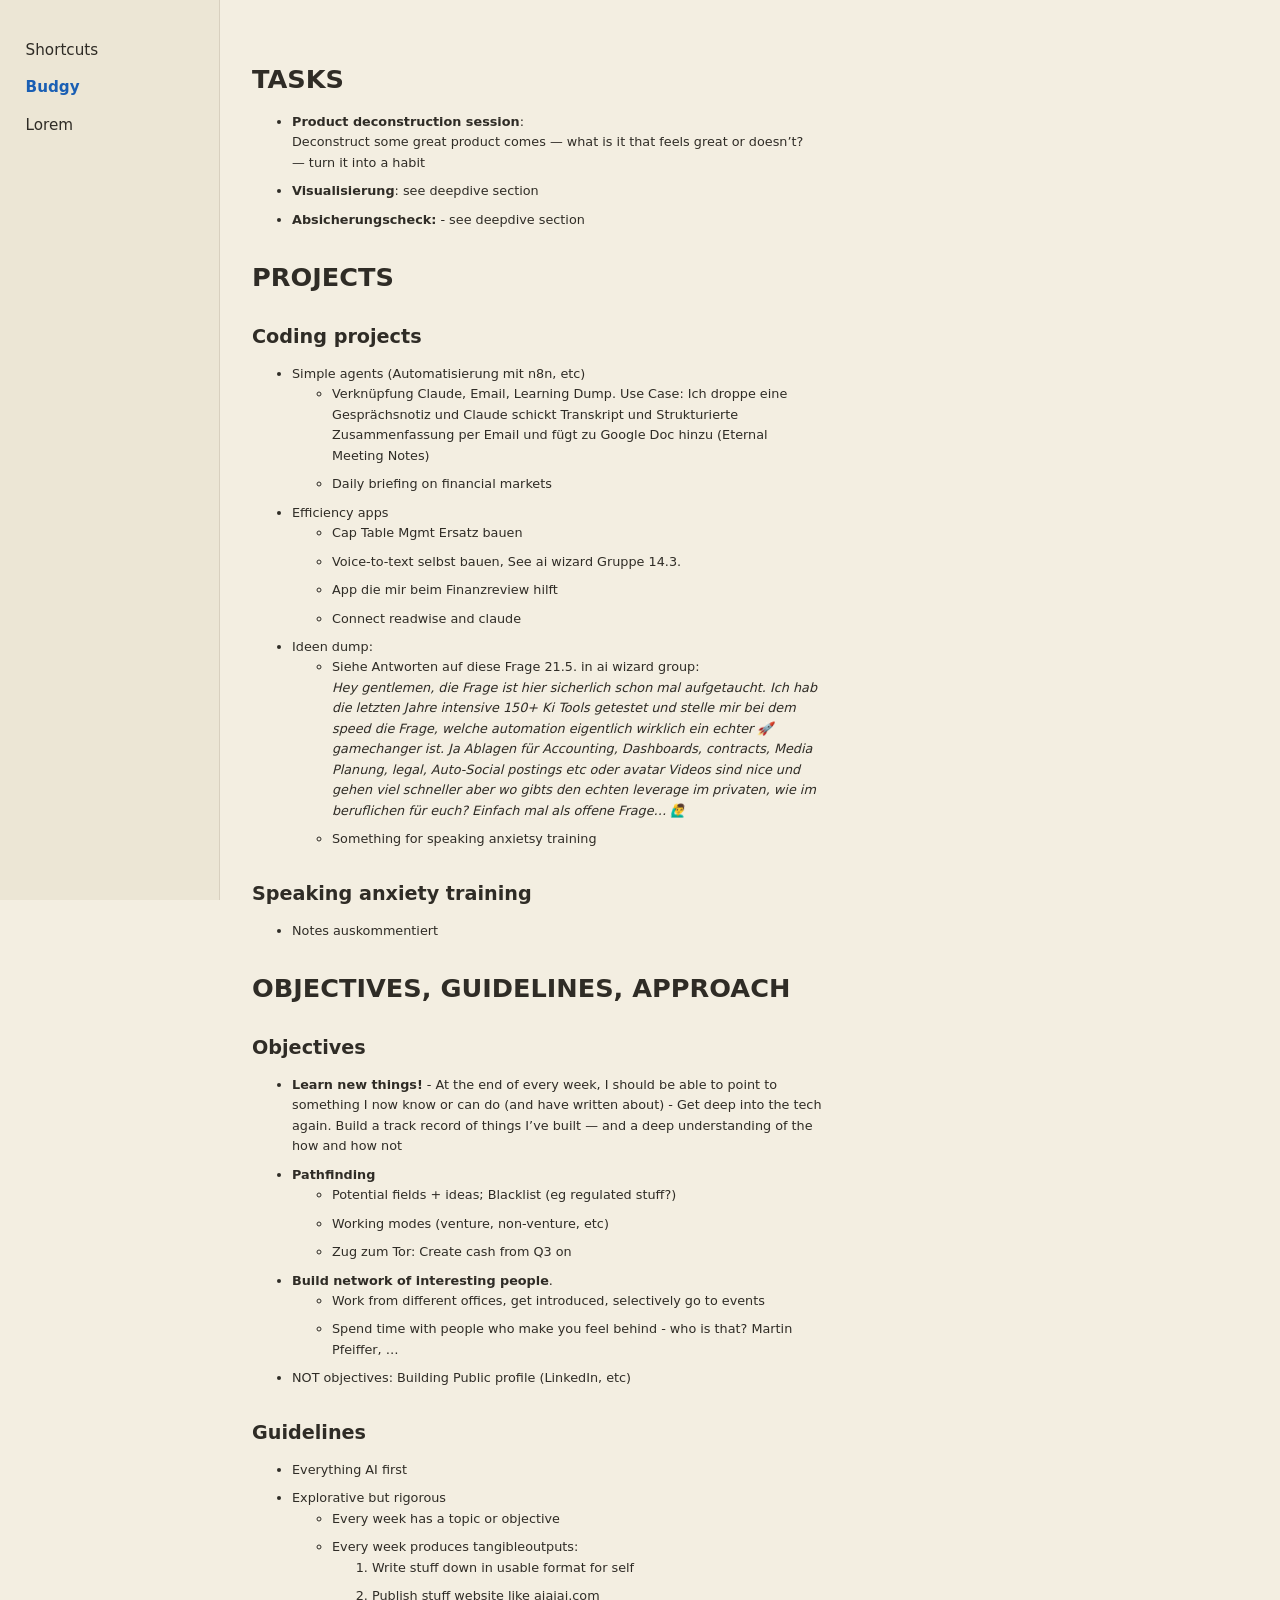
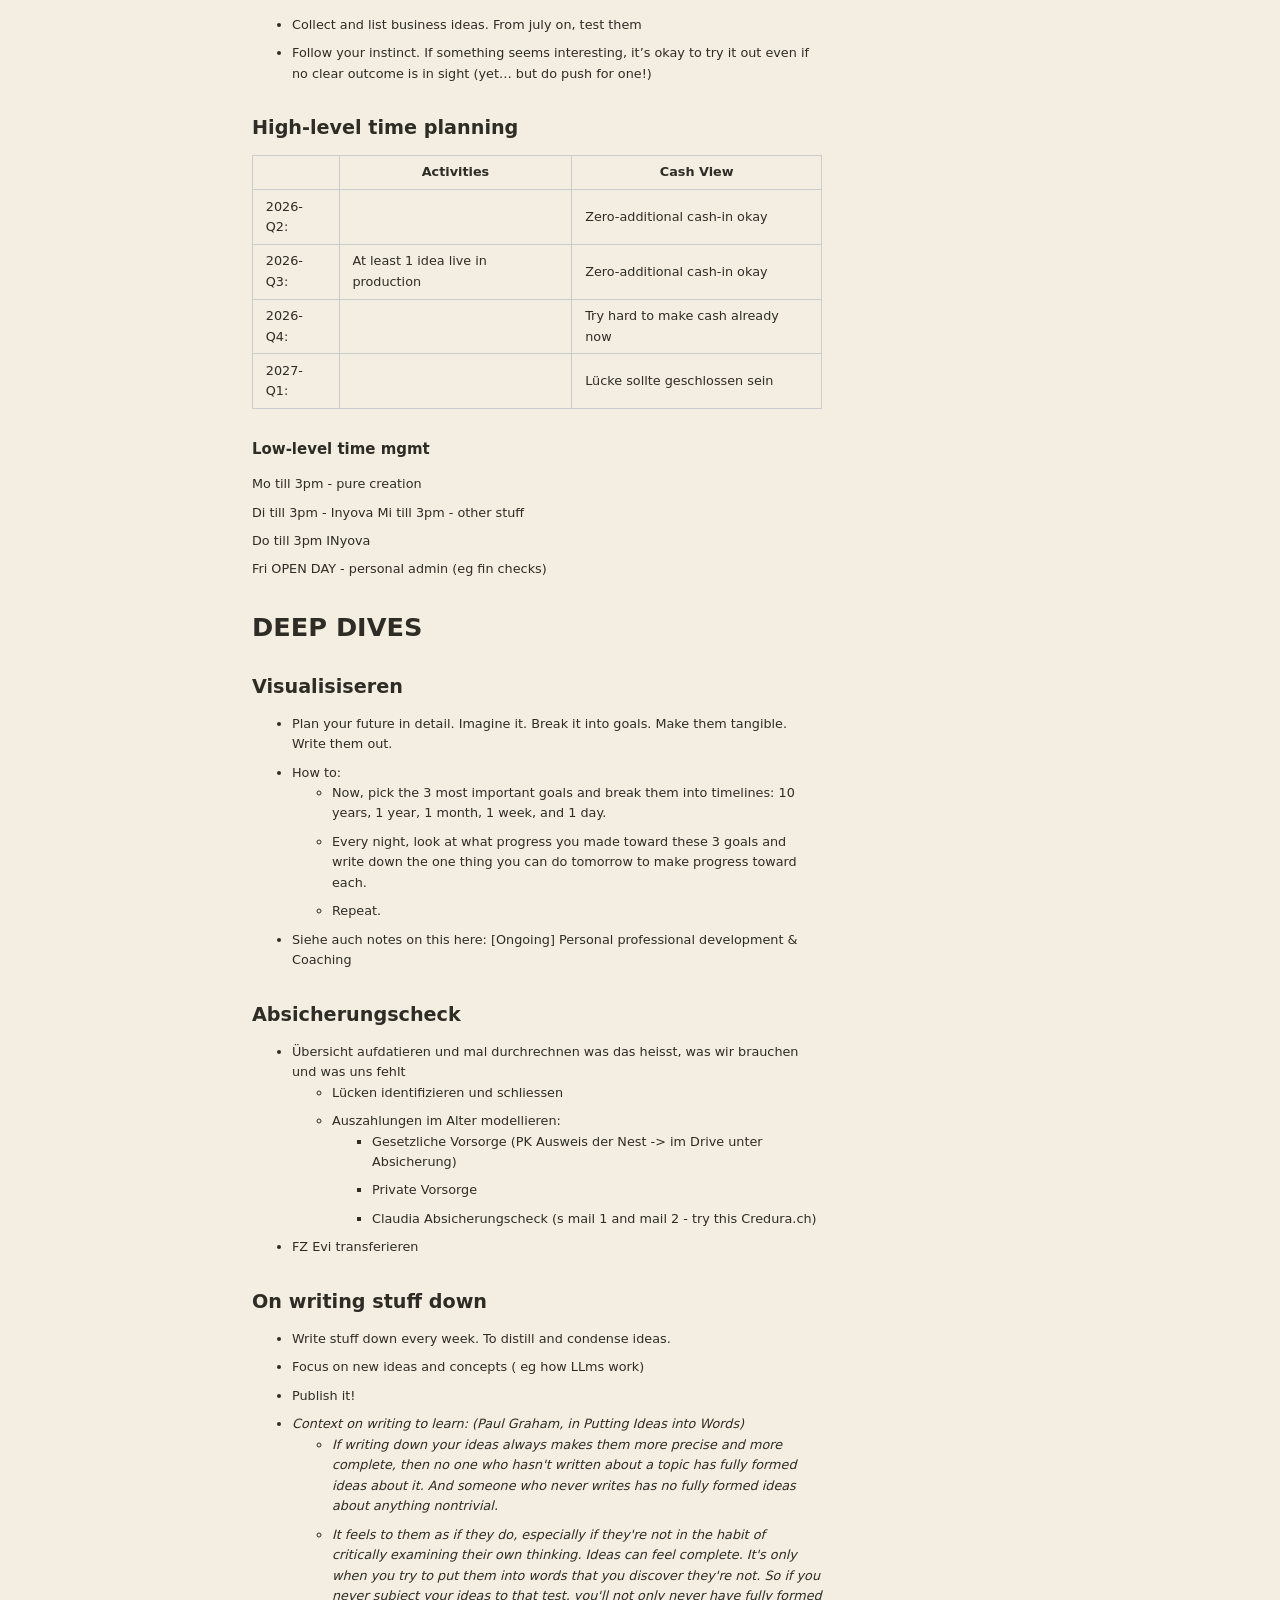
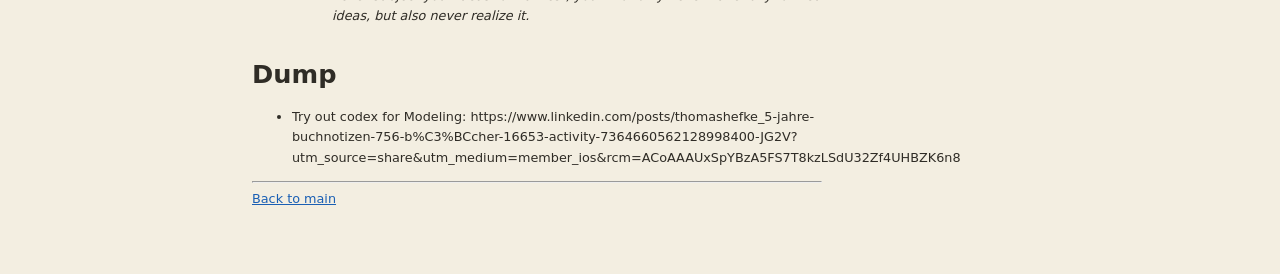
==== docs/budgy.html @ 7242c752 "changed main.html to index.html" ====
<!DOCTYPE html>
<html lang="de">
<head>
   <meta charset="utf-8">
   <meta name="viewport" content="width=device-width, initial-scale=1">
   <title>Budgy</title>
   <meta name="robots" content="noindex">
   <link rel="stylesheet" href="style.css">
</head>
<body>
<div class="layout">
  <aside class="sidebar"><nav><ul><li><a href="shortcuts.html">Shortcuts</a></li><li><a href="budgy.html" class="active">Budgy</a></li><li><a href="lorem.html">Lorem</a></li></ul></nav></aside>
  <main class="content"><h1>TASKS</h1>
<ul>
<li><strong>Product deconstruction session</strong>:<br />
Deconstruct some great product comes — what is it that feels great or doesn’t? — turn it into a habit</li>
<li><strong>Visualisierung</strong>: see deepdive section</li>
<li><strong>Absicherungscheck:</strong> - see deepdive section</li>
</ul>
<h1>PROJECTS</h1>
<h2>Coding projects</h2>
<ul>
<li>Simple agents (Automatisierung mit n8n, etc)<ul>
<li>Verknüpfung Claude, Email, Learning Dump. Use Case: Ich droppe eine Gesprächsnotiz und Claude schickt Transkript und Strukturierte Zusammenfassung per Email und fügt zu Google Doc hinzu (Eternal Meeting Notes)</li>
<li>Daily briefing on financial markets</li>
</ul>
</li>
<li>Efficiency apps<ul>
<li>Cap Table Mgmt Ersatz bauen</li>
<li>Voice-to-text selbst bauen, See ai wizard Gruppe 14.3.</li>
<li>App die mir beim Finanzreview hilft</li>
<li>Connect readwise and claude</li>
</ul>
</li>
<li>Ideen dump:<ul>
<li>Siehe Antworten auf diese Frage 21.5. in ai wizard group: <br />
<em>Hey gentlemen, die Frage ist hier sicherlich schon mal aufgetaucht.  Ich hab die letzten Jahre intensive 150+ Ki Tools getestet und stelle mir bei dem speed die Frage, welche automation eigentlich wirklich ein echter 🚀 gamechanger ist.  Ja Ablagen für Accounting, Dashboards, contracts, Media Planung, legal, Auto-Social postings etc oder avatar Videos sind nice und gehen viel schneller aber wo gibts den echten leverage im privaten, wie im beruflichen für euch? Einfach mal als offene Frage… 🙋‍♂️</em></li>
<li>Something for speaking anxietsy training</li>
</ul>
</li>
</ul>
<h2>Speaking anxiety training</h2>
<!-- - see claude - brauche ich hausarzt? -->

<ul>
<li>Notes auskommentiert</li>
</ul>
<h1>OBJECTIVES, GUIDELINES, APPROACH</h1>
<h2>Objectives</h2>
<ul>
<li><strong>Learn new things!</strong>
- At the end of every week, I should be able to point to something I now know or can do (and have written about)
- Get deep into the tech again. Build a track record of things I’ve built — and a deep understanding of the how and how not</li>
<li><strong>Pathfinding</strong><ul>
<li>Potential fields + ideas; Blacklist (eg regulated stuff?)</li>
<li>Working modes (venture, non-venture, etc)</li>
<li>Zug zum Tor: Create cash from Q3 on</li>
</ul>
</li>
<li><strong>Build network of interesting people</strong>.<ul>
<li>Work from different offices, get introduced, selectively go to events</li>
<li>Spend time with people who make you feel behind - who is that? Martin Pfeiffer, …</li>
</ul>
</li>
<li>NOT objectives: Building Public profile (LinkedIn, etc)</li>
</ul>
<h2>Guidelines</h2>
<ul>
<li>Everything AI first</li>
<li>Explorative but rigorous<ul>
<li>Every week has a topic or objective</li>
<li>Every week produces tangibleoutputs:<ol>
<li>Write stuff down in usable format for self</li>
<li>Publish stuff website like aiaiai.com</li>
</ol>
</li>
</ul>
</li>
<li>Collect and list business ideas. From july on, test them</li>
<li>Follow your instinct. If something seems interesting, it’s okay to try it out even if no clear outcome is in sight (yet… but do push for one!)</li>
</ul>
<h2>High-level time planning</h2>
<table>
<thead>
<tr>
  <th></th>
  <th>Activities</th>
  <th>Cash View</th>
</tr>
</thead>
<tbody>
<tr>
  <td>2026-Q2:</td>
  <td></td>
  <td>Zero-additional cash-in okay</td>
</tr>
<tr>
  <td>2026-Q3:</td>
  <td>At least 1 idea live in production</td>
  <td>Zero-additional cash-in okay</td>
</tr>
<tr>
  <td>2026-Q4:</td>
  <td></td>
  <td>Try hard to make cash already now</td>
</tr>
<tr>
  <td>2027-Q1:</td>
  <td></td>
  <td>Lücke sollte geschlossen sein</td>
</tr>
</tbody>
</table>
<h3>Low-level time mgmt</h3>
<p>Mo till 3pm - pure creation</p>
<p>Di till 3pm - Inyova
Mi till 3pm - other stuff</p>
<p>Do till 3pm INyova</p>
<p>Fri OPEN DAY - personal admin (eg fin checks)</p>
<h1>DEEP DIVES</h1>
<h2>Visualisiseren</h2>
<ul>
<li>Plan your future in detail. Imagine it. Break it into goals. Make them tangible. Write them out.</li>
<li>How to:<ul>
<li>Now, pick the 3 most important goals and break them into timelines: 10 years, 1 year, 1 month, 1 week, and 1 day.</li>
<li>Every night, look at what progress you made toward these 3 goals and write down the one thing you can do tomorrow to make progress toward each.</li>
<li>Repeat.</li>
</ul>
</li>
<li>Siehe auch notes on this here: [Ongoing] Personal professional development &amp; Coaching</li>
</ul>
<h2>Absicherungscheck</h2>
<ul>
<li>Übersicht aufdatieren und mal durchrechnen was das heisst, was wir brauchen und was uns fehlt<ul>
<li>Lücken identifizieren und schliessen</li>
<li>Auszahlungen im Alter modellieren:<ul>
<li>Gesetzliche Vorsorge (PK Ausweis der Nest -&gt; im Drive unter Absicherung)</li>
<li>Private Vorsorge</li>
<li>Claudia Absicherungscheck (s mail 1 and mail 2 - try this Credura.ch)</li>
</ul>
</li>
</ul>
</li>
<li>FZ Evi transferieren</li>
</ul>
<h2>On writing stuff down</h2>
<ul>
<li>Write stuff down every week.  To distill and condense ideas.</li>
<li>Focus on new ideas and concepts ( eg how LLms work)</li>
<li>Publish it!</li>
<li><em>Context on writing to learn: (Paul Graham, in Putting Ideas into Words)</em><ul>
<li><em>If writing down your ideas always makes them more precise and more complete, then no one who hasn't written about a topic has fully formed ideas about it. And someone who never writes has no fully formed ideas about anything nontrivial.</em></li>
<li><em>It feels to them as if they do, especially if they're not in the habit of critically examining their own thinking. Ideas can feel complete. It's only when you try to put them into words that you discover they're not. So if you never subject your ideas to that test, you'll not only never have fully formed ideas, but also never realize it.</em></li>
</ul>
</li>
</ul>
<h1>Dump</h1>
<ul>
<li>Try out codex for Modeling: https://www.linkedin.com/posts/thomashefke_5-jahre-buchnotizen-756-b%C3%BCcher-16653-activity-7364660562128998400-JG2V?utm_source=share&amp;utm_medium=member_ios&amp;rcm=ACoAAAUxSpYBzA5FS7T8kzLSdU32Zf4UHBZK6n8</li>
</ul>
<footer><hr><a href="index.html">Back to main</a></footer></main>
</div>
</body>
</html>
---- docs/style.css ----
/* Grundfarben und Schrift */
body {
    font-family: -apple-system, system-ui, sans-serif;
    font-size: 0.8rem;
    line-height: 1.6;
    color: #2f2c26;
    background: #f3eee1;
    margin: 0;
}

/* Zweispaltiges Grid-Layout */
.layout {
    display: grid;
    grid-template-columns: 220px 1fr;
    min-height: 100vh;
}

/* Linke Seitenleiste */
.sidebar {
    background: #ece6d5;
    border-right: 1px solid #d8d0bf;
    padding: 2rem 1rem;
    position: sticky;
    top: 0;
    height: 100vh;
    overflow-y: auto;
    box-sizing: border-box;
}

.sidebar nav ul {
    list-style: none;
    padding: 0;
    margin: 0;
}

.sidebar nav li {
    margin-bottom: 0;
}

.sidebar nav a {
    display: block;
    padding: 0.4rem 0.6rem;
    border-radius: 4px;
    color: #2f2c26;
    text-decoration: none;
    font-size: 0.95rem;
}

.sidebar nav a:hover {
    background: #ddd7c5;
}

.sidebar nav a.active {
    color: #1a5fb4;
    font-weight: 600;
}

/* Hauptinhalt */
.content {
    max-width: 70ch;
    padding: 2rem 2rem 4rem;
}

/* Überschriften */
h1, h2, h3 {
    line-height: 1.2;
    margin-top: 2rem;
}

/* Links */
a {
    color: #1a5fb4;
}

/* Absätze */
p {
    margin: 0 0 0.5rem;
}

/* Listenpunkte */
li {
    margin-bottom: 0.5rem;
}

/* Inline-Code und Code-Blöcke */
code {
    background: #f0f0f0;
    padding: 0.1rem 0.3rem;
    border-radius: 3px;
    font-size: 0.9em;
}

/* Tabellen */
table {
    border-collapse: collapse;
}
th, td {
    border: 1px solid #ccc;
    padding: 0.4rem 0.8rem;
}

/* Zitate */
blockquote {
    border-left: 3px solid #ccc;
    margin-left: 0;
    padding-left: 1rem;
    color: #555;
}

/* Mobil: einspaltig, Sidebar oben */
@media (max-width: 640px) {
    .layout {
        grid-template-columns: 1fr;
    }

    .sidebar {
        position: static;
        height: auto;
        border-right: none;
        border-bottom: 1px solid #d8d0bf;
        padding: 1rem;
    }

    .sidebar nav ul {
        display: flex;
        flex-wrap: wrap;
        gap: 0.25rem;
    }

    .content {
        padding: 1.5rem 1.2rem 3rem;
    }
}
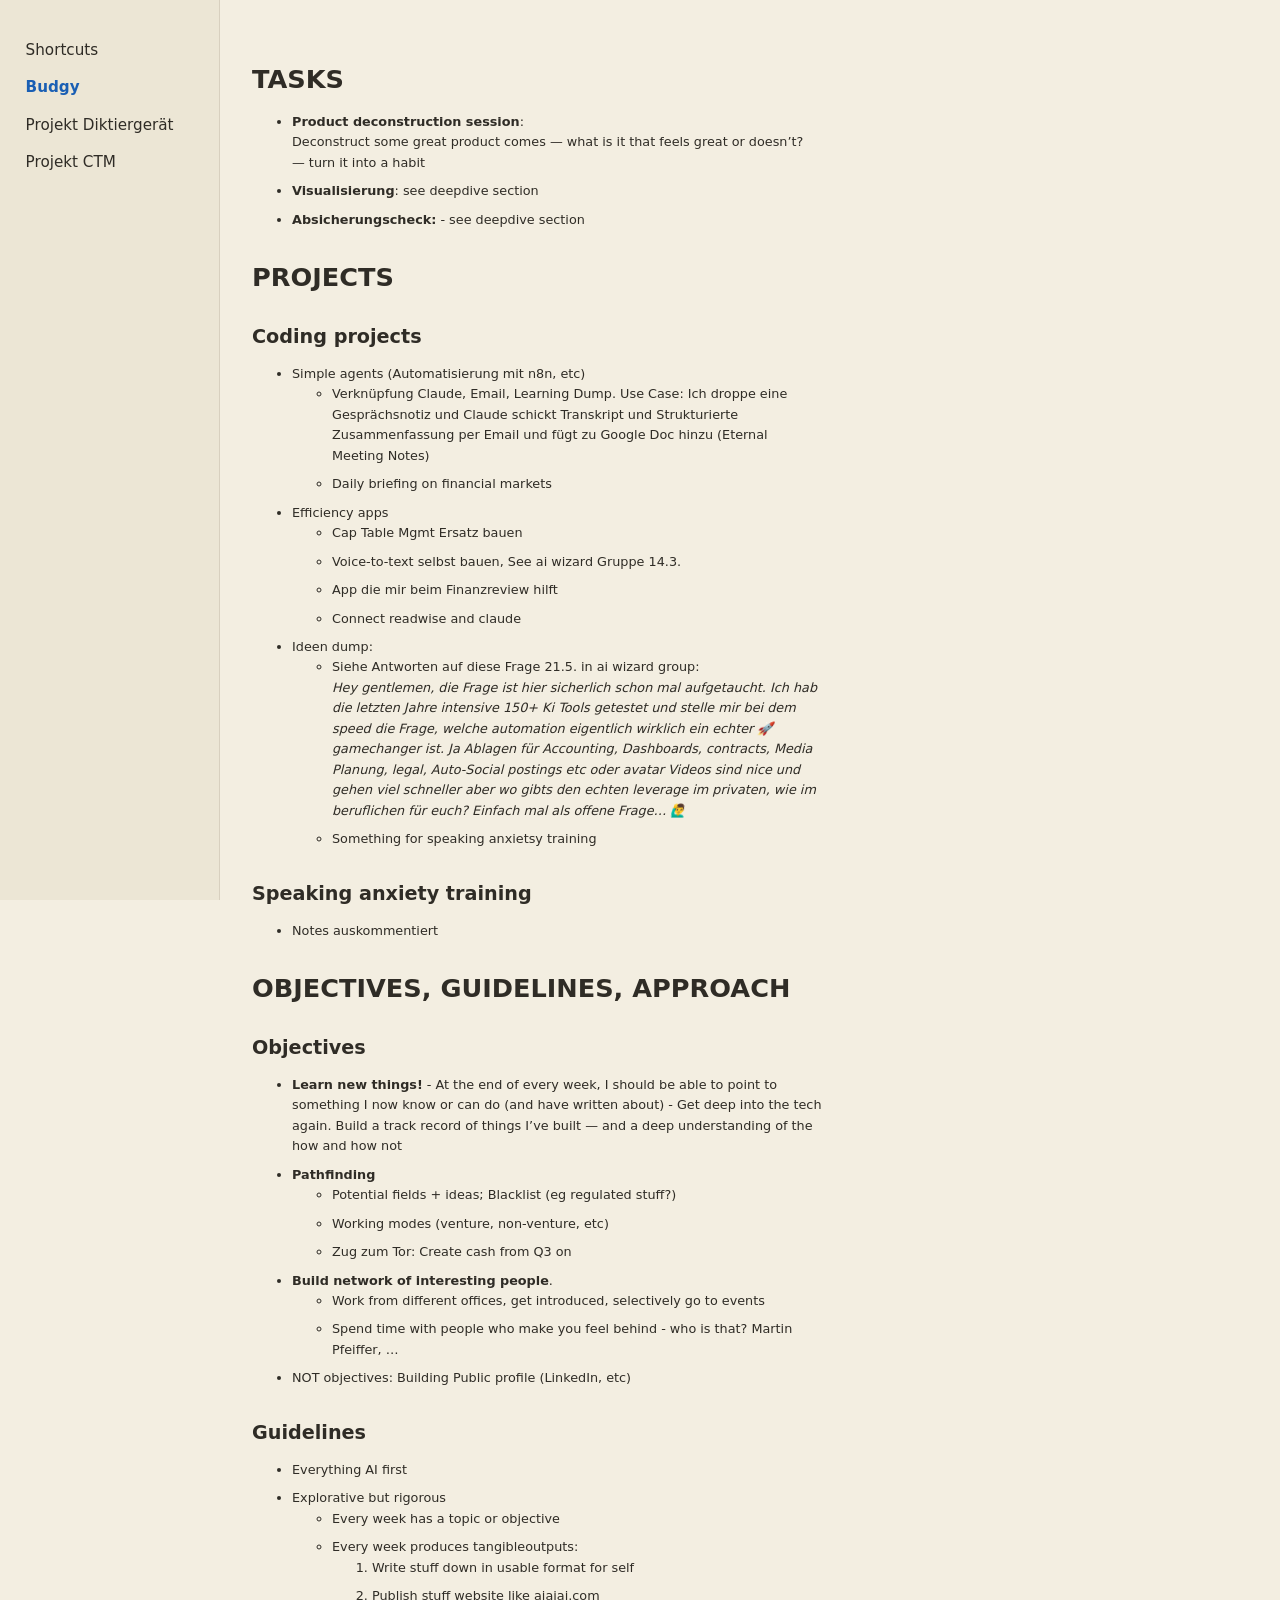
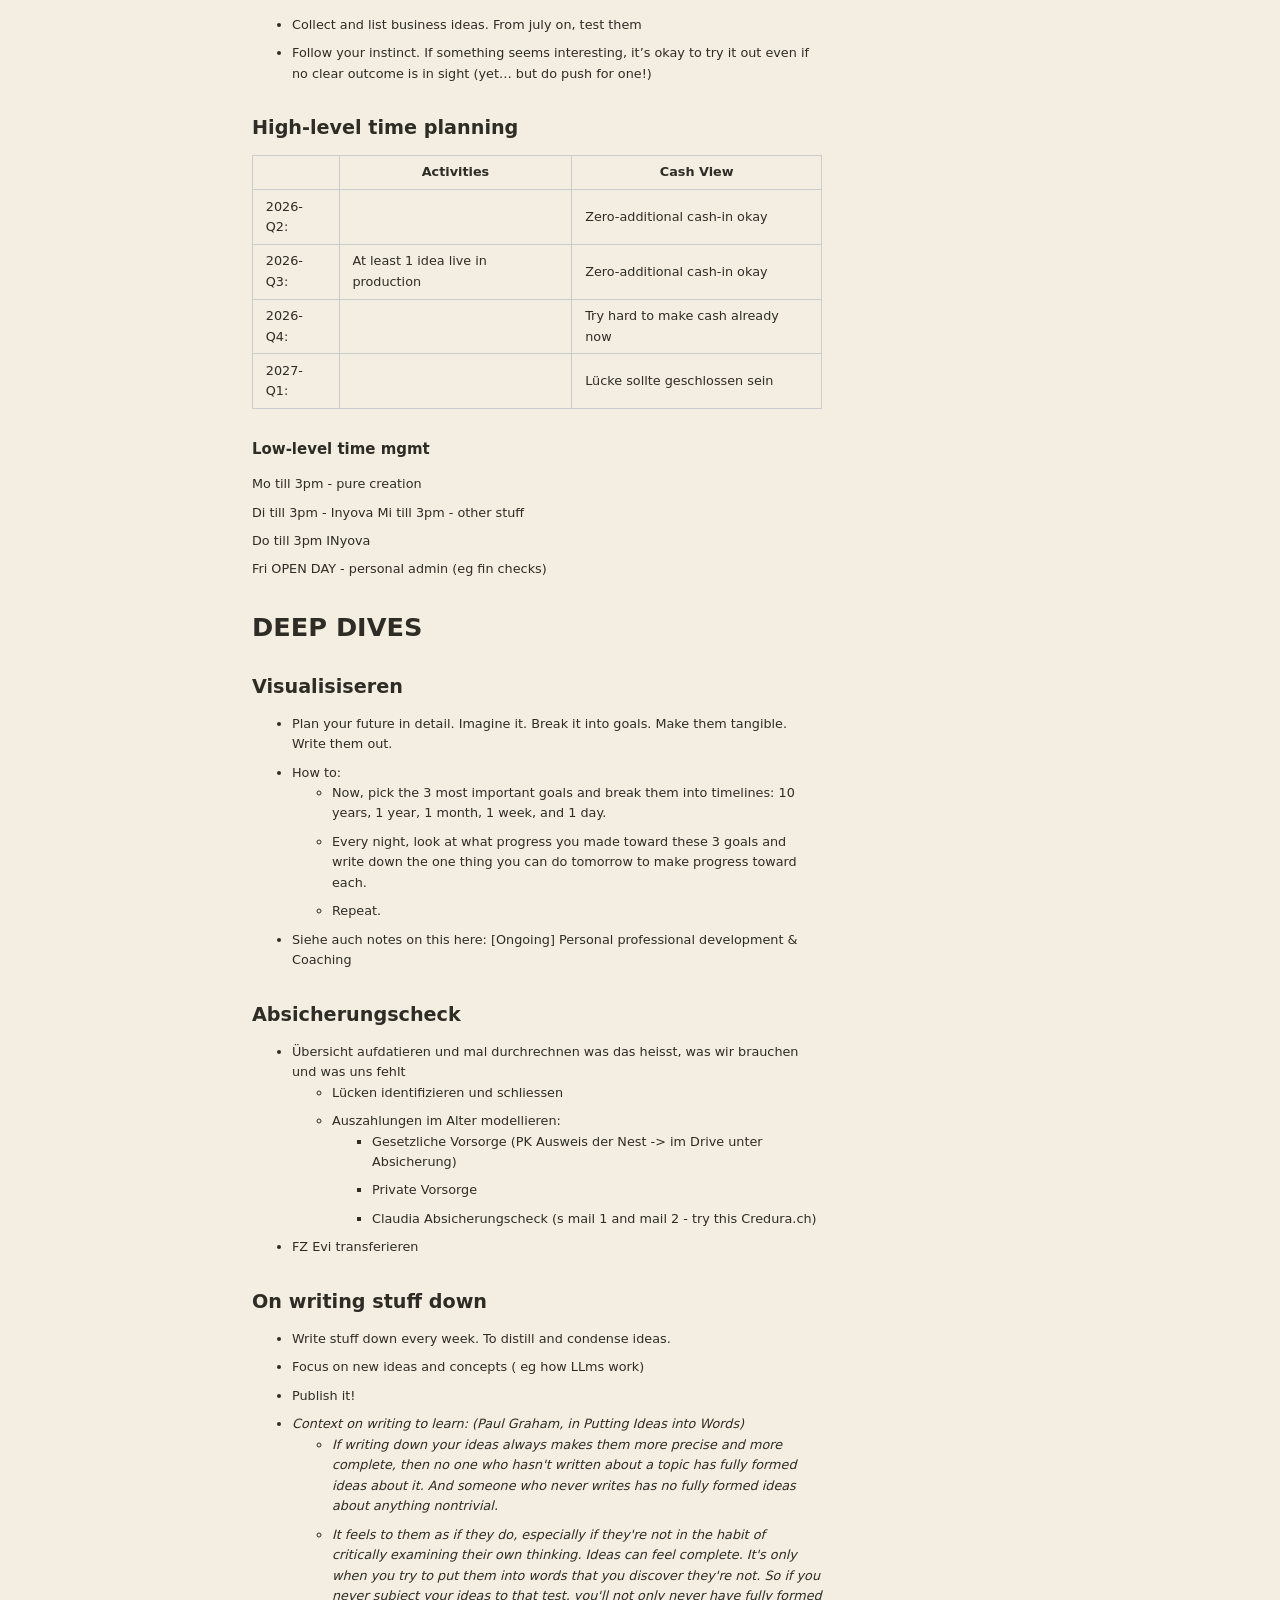
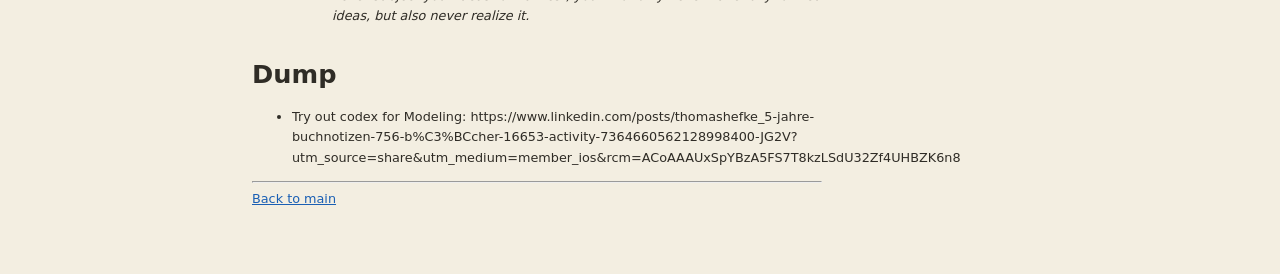
==== commit ff317b49: "Projekte diktiergeraeet und captablemanagement hinzugefügt" ====
--- a/docs/budgy.html
+++ b/docs/budgy.html
@@ -9,7 +9,7 @@
 </head>
 <body>
 <div class="layout">
-  <aside class="sidebar"><nav><ul><li><a href="shortcuts.html">Shortcuts</a></li><li><a href="budgy.html" class="active">Budgy</a></li><li><a href="lorem.html">Lorem</a></li></ul></nav></aside>
+  <aside class="sidebar"><nav><ul><li><a href="shortcuts.html">Shortcuts</a></li><li><a href="budgy.html" class="active">Budgy</a></li><li><a href="diktiergeraet.html">Projekt Diktiergerät</a></li><li><a href="captablemanagement.html">Projekt CTM</a></li></ul></nav></aside>
   <main class="content"><h1>TASKS</h1>
 <ul>
 <li><strong>Product deconstruction session</strong>:<br />
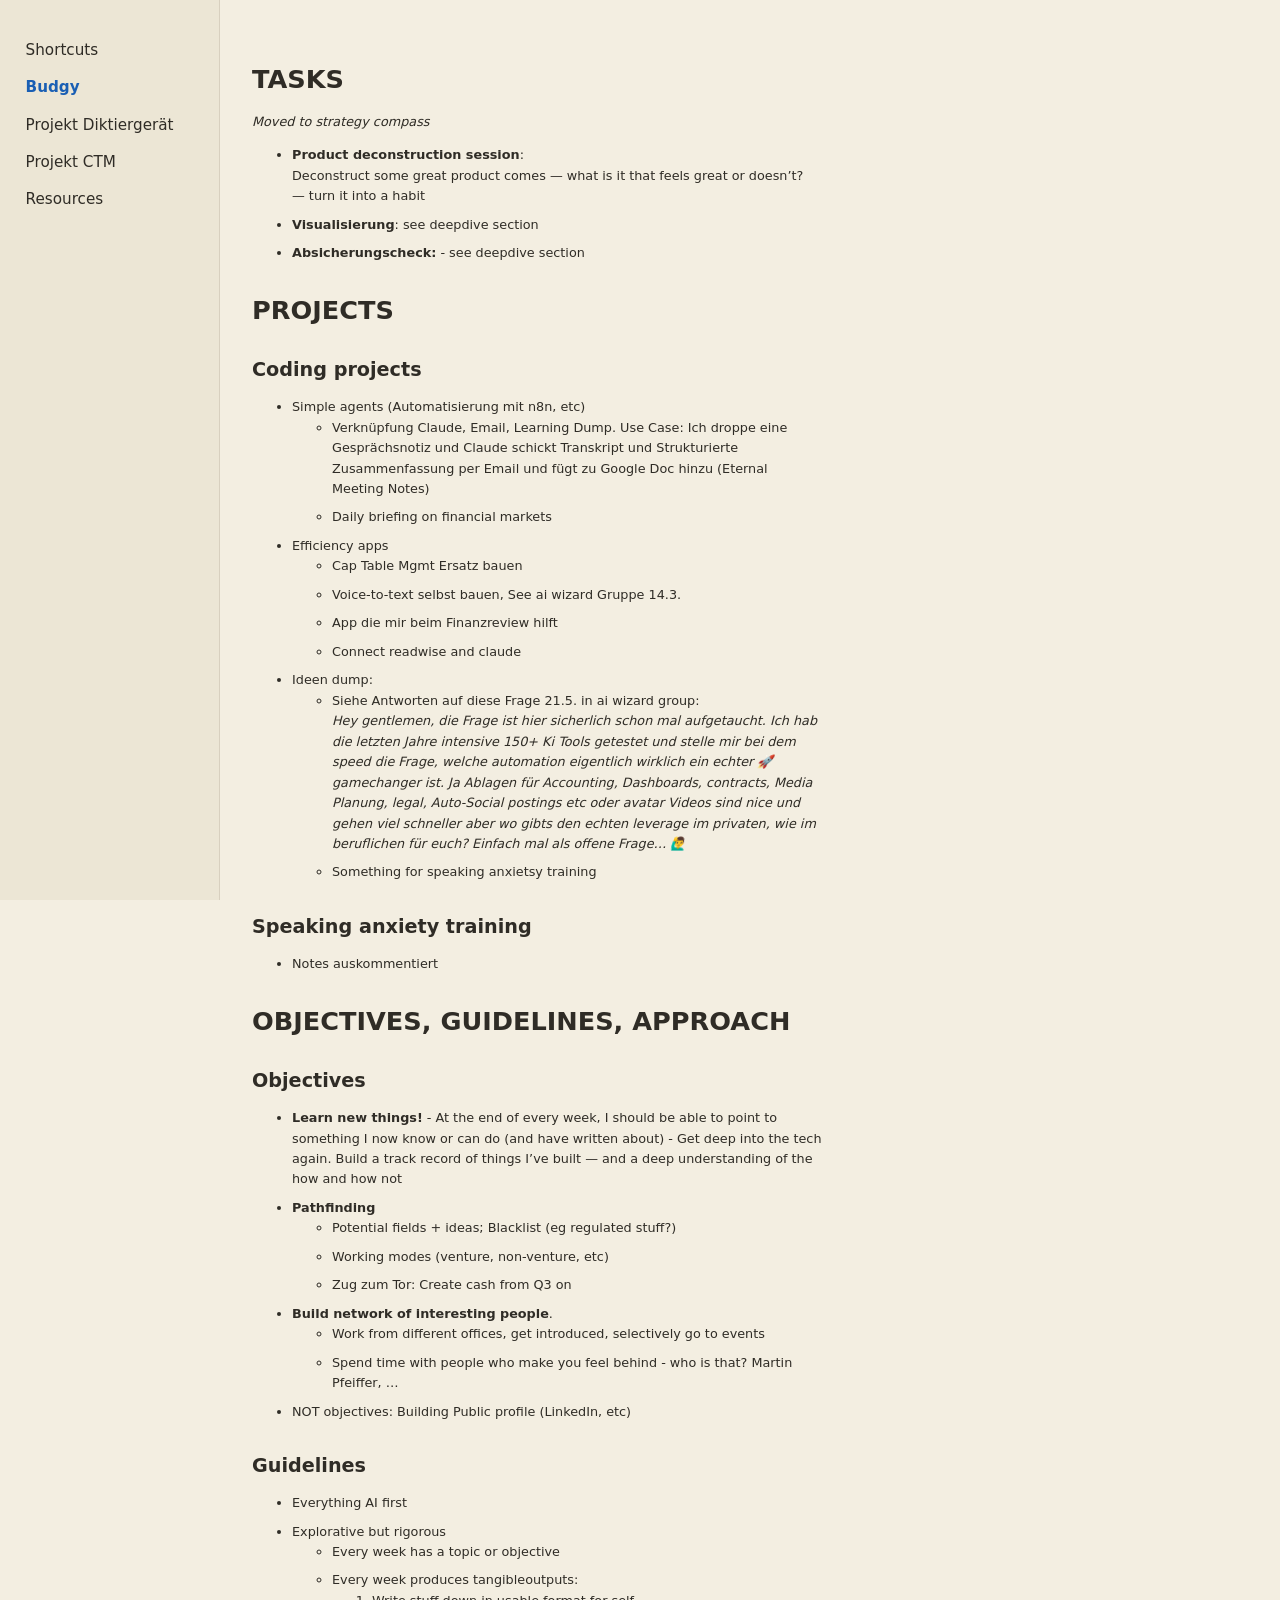
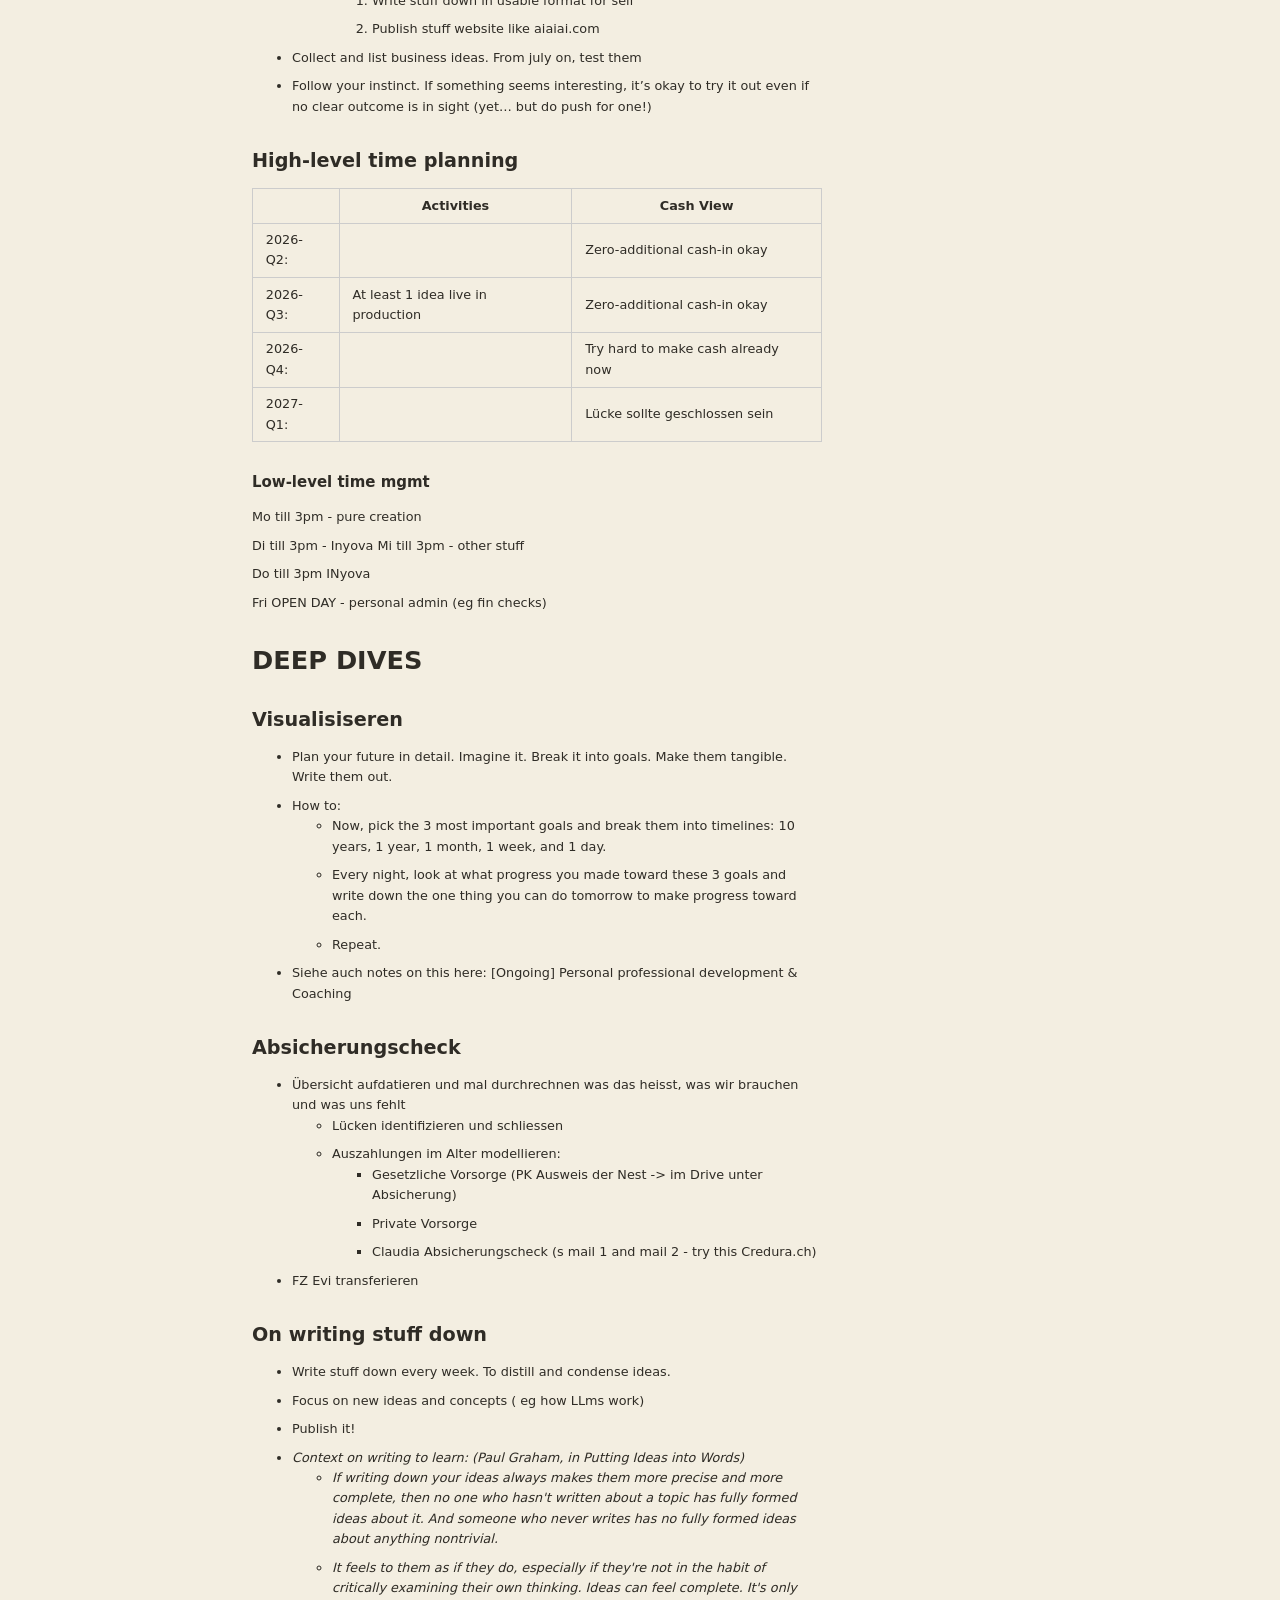
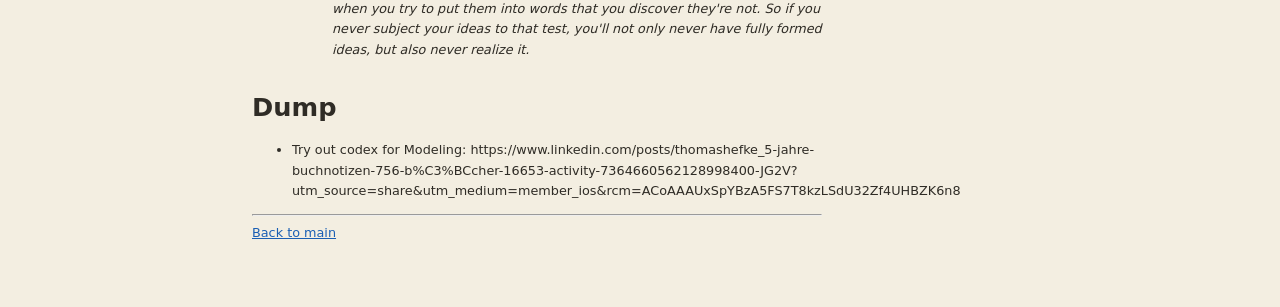
==== commit 1a7aec7c: "Minor updates to content" ====
--- a/docs/budgy.html
+++ b/docs/budgy.html
@@ -9,8 +9,9 @@
 </head>
 <body>
 <div class="layout">
-  <aside class="sidebar"><nav><ul><li><a href="shortcuts.html">Shortcuts</a></li><li><a href="budgy.html" class="active">Budgy</a></li><li><a href="diktiergeraet.html">Projekt Diktiergerät</a></li><li><a href="captablemanagement.html">Projekt CTM</a></li></ul></nav></aside>
+  <aside class="sidebar"><nav><ul><li><a href="shortcuts.html">Shortcuts</a></li><li><a href="budgy.html" class="active">Budgy</a></li><li><a href="diktiergeraet.html">Projekt Diktiergerät</a></li><li><a href="captablemanagement.html">Projekt CTM</a></li><li><a href="resources.html">Resources</a></li></ul></nav></aside>
   <main class="content"><h1>TASKS</h1>
+<p><em>Moved to strategy compass</em></p>
 <ul>
 <li><strong>Product deconstruction session</strong>:<br />
 Deconstruct some great product comes — what is it that feels great or doesn’t? — turn it into a habit</li>
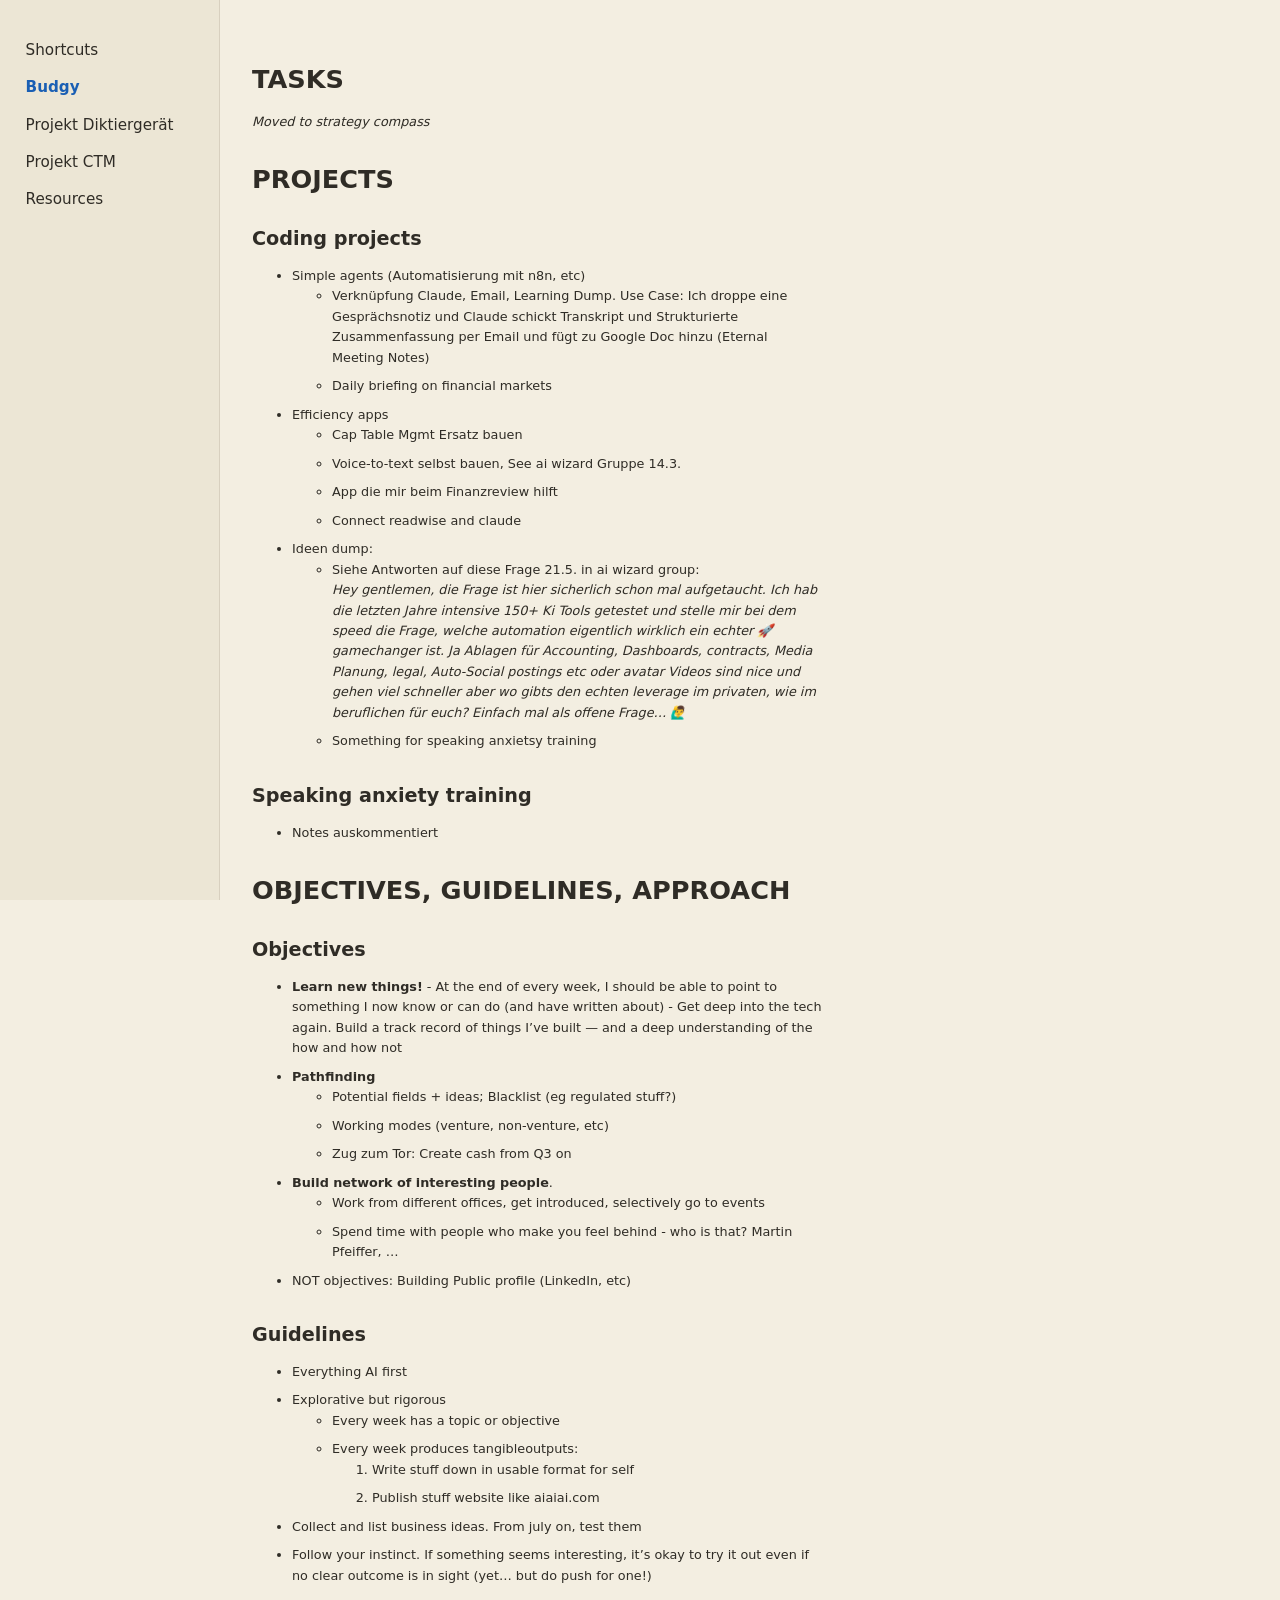
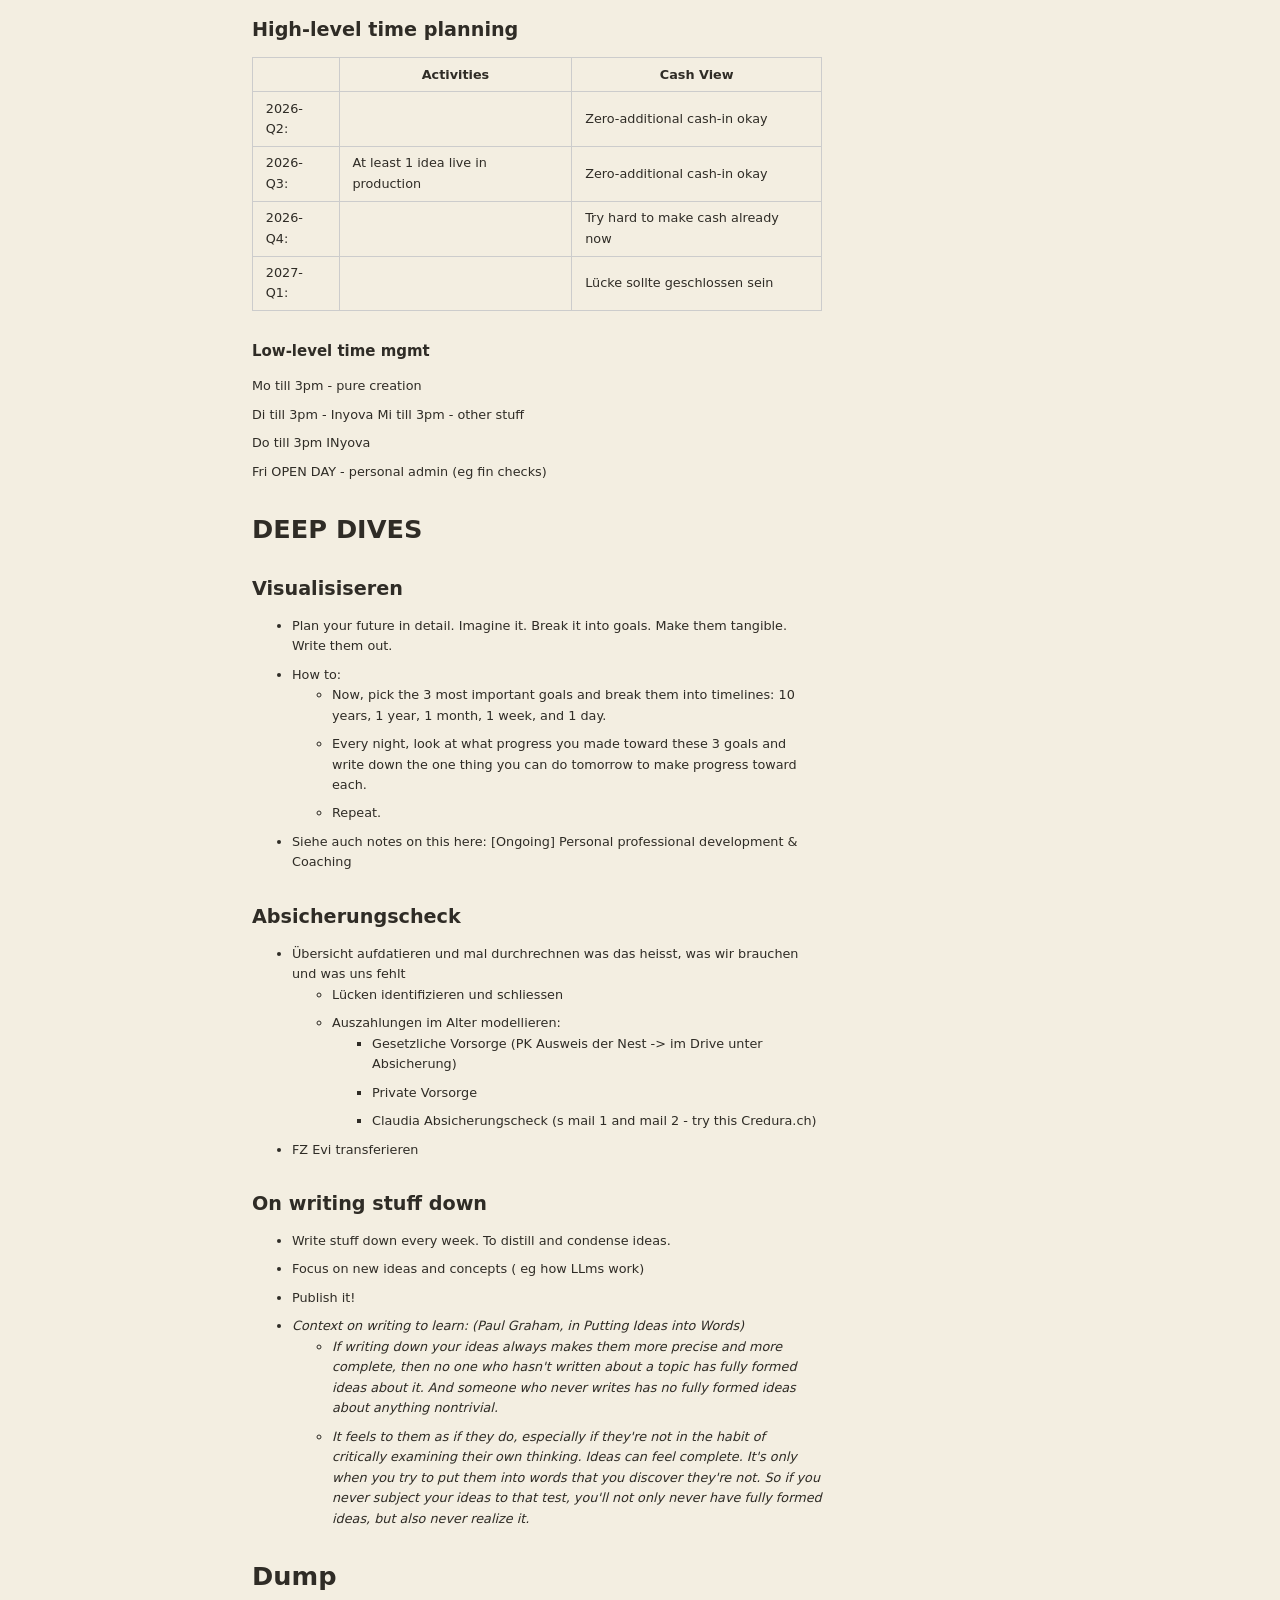
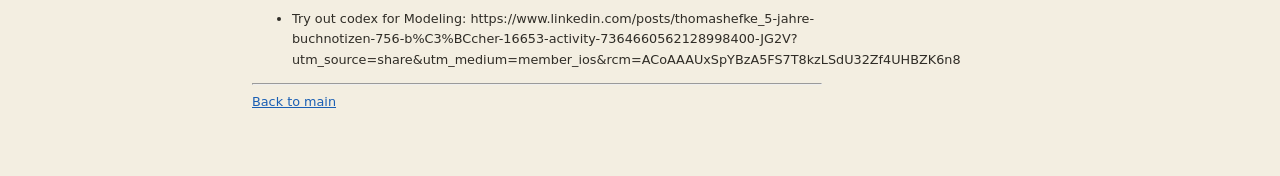
==== commit d63b49b0: "updated budgy.md" ====
--- a/docs/budgy.html
+++ b/docs/budgy.html
@@ -12,12 +12,6 @@
   <aside class="sidebar"><nav><ul><li><a href="shortcuts.html">Shortcuts</a></li><li><a href="budgy.html" class="active">Budgy</a></li><li><a href="diktiergeraet.html">Projekt Diktiergerät</a></li><li><a href="captablemanagement.html">Projekt CTM</a></li><li><a href="resources.html">Resources</a></li></ul></nav></aside>
   <main class="content"><h1>TASKS</h1>
 <p><em>Moved to strategy compass</em></p>
-<ul>
-<li><strong>Product deconstruction session</strong>:<br />
-Deconstruct some great product comes — what is it that feels great or doesn’t? — turn it into a habit</li>
-<li><strong>Visualisierung</strong>: see deepdive section</li>
-<li><strong>Absicherungscheck:</strong> - see deepdive section</li>
-</ul>
 <h1>PROJECTS</h1>
 <h2>Coding projects</h2>
 <ul>
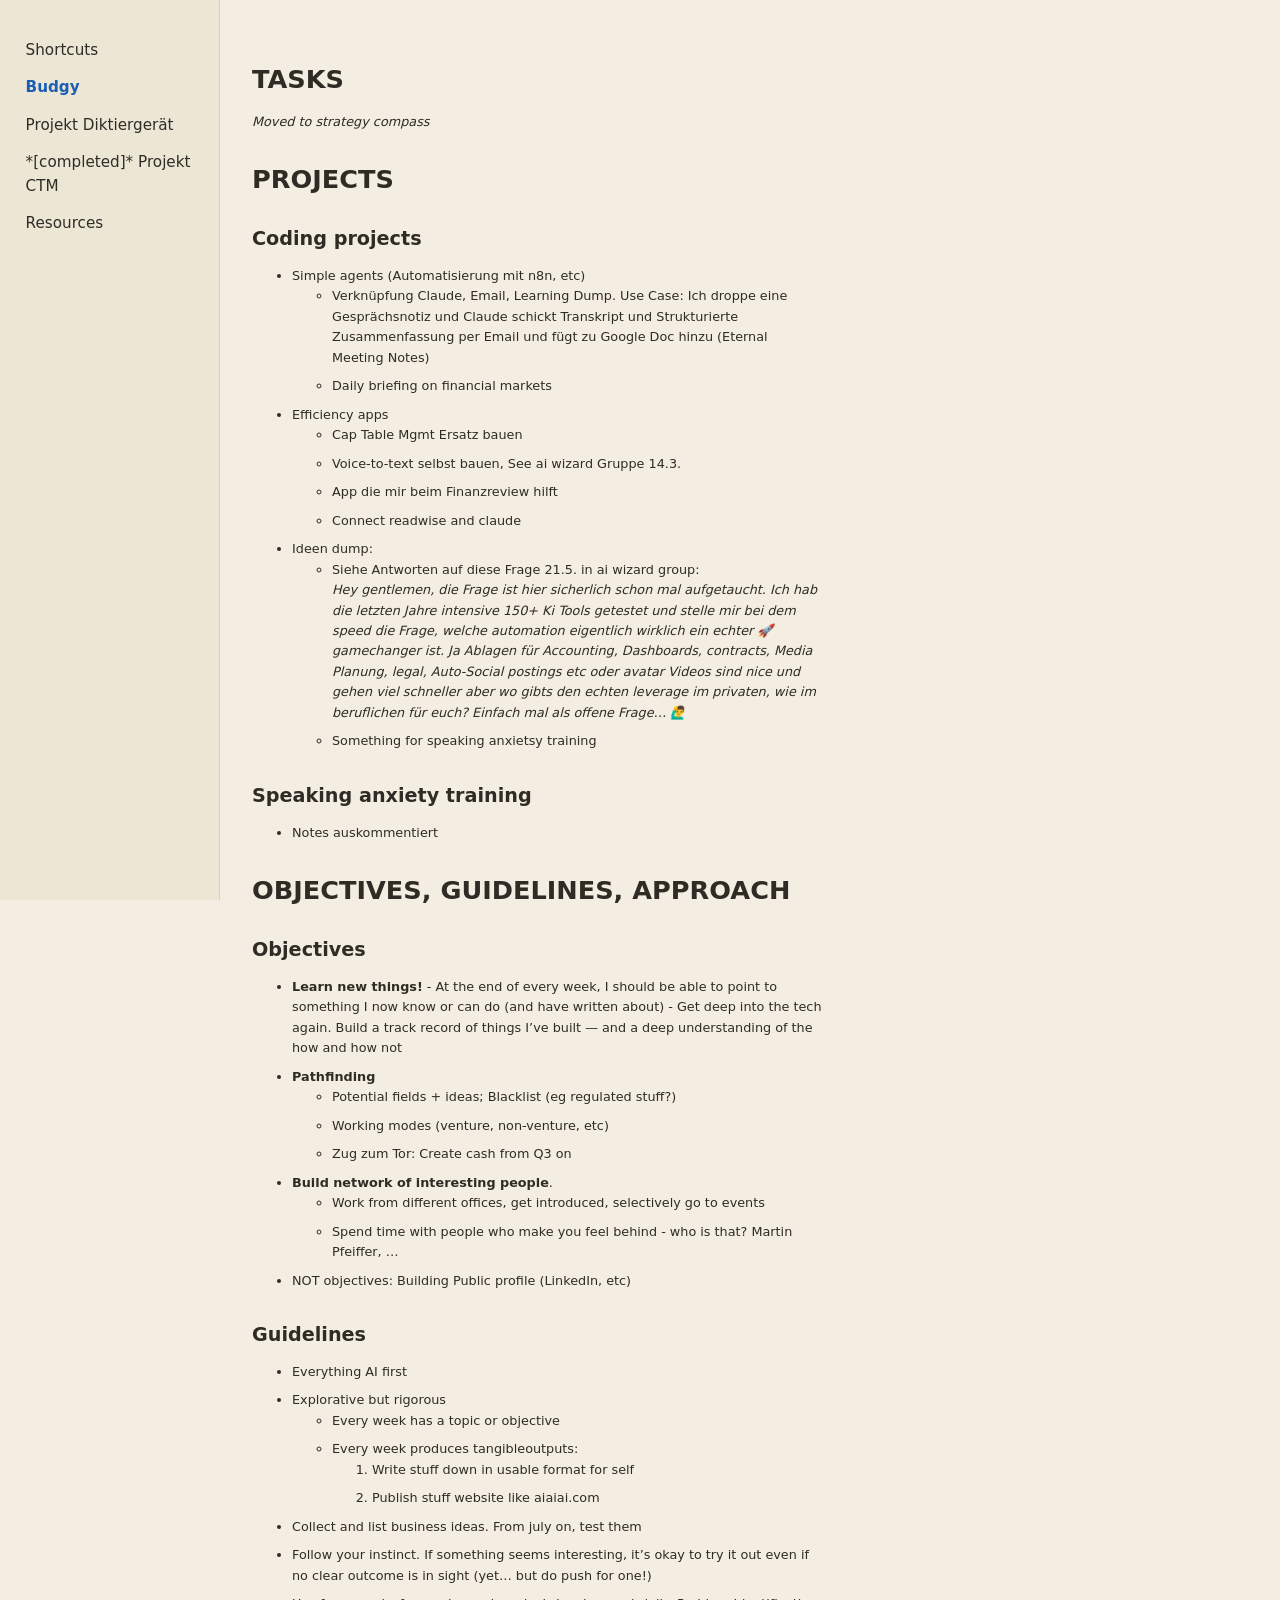
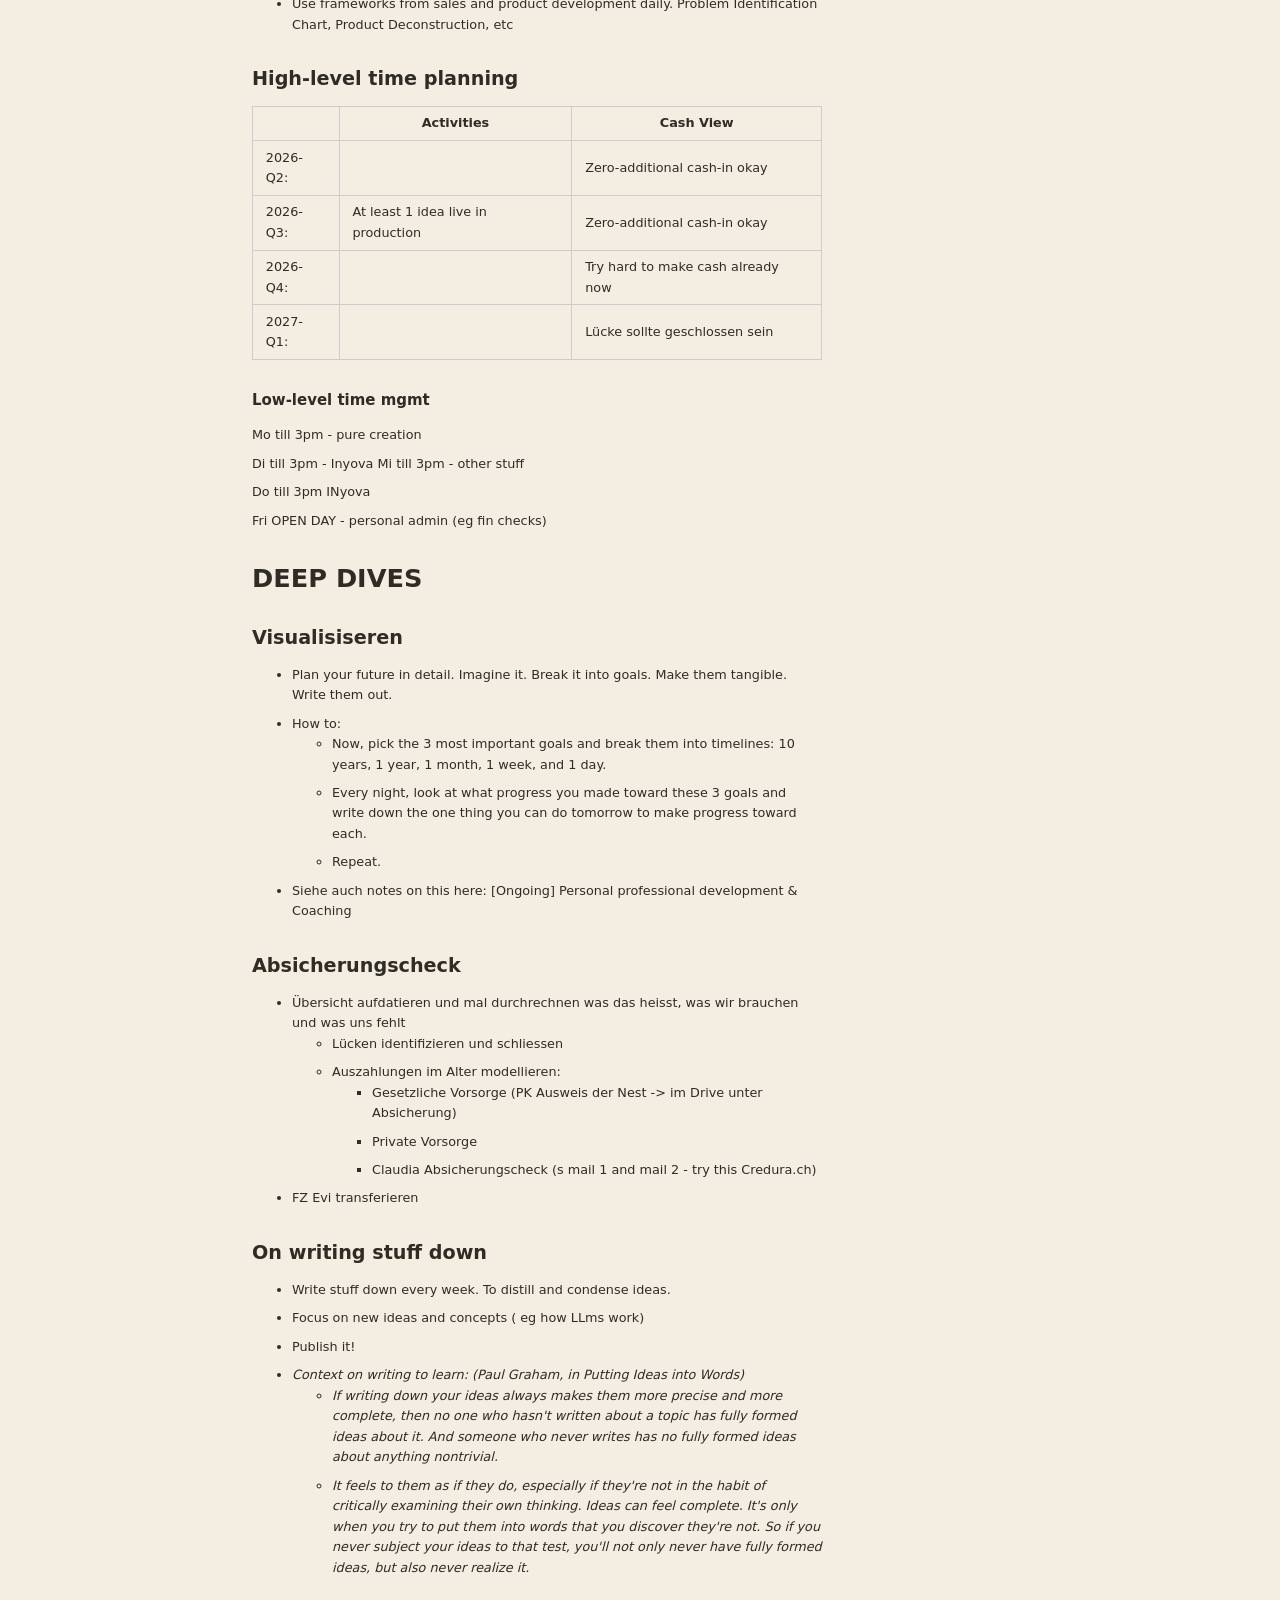
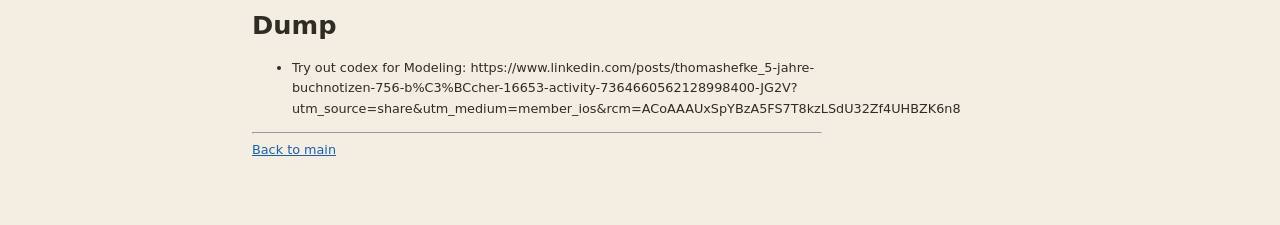
==== commit cfb902c9: "Project CTM completed, final description updated" ====
--- a/docs/budgy.html
+++ b/docs/budgy.html
@@ -9,7 +9,7 @@
 </head>
 <body>
 <div class="layout">
-  <aside class="sidebar"><nav><ul><li><a href="shortcuts.html">Shortcuts</a></li><li><a href="budgy.html" class="active">Budgy</a></li><li><a href="diktiergeraet.html">Projekt Diktiergerät</a></li><li><a href="captablemanagement.html">Projekt CTM</a></li><li><a href="resources.html">Resources</a></li></ul></nav></aside>
+  <aside class="sidebar"><nav><ul><li><a href="shortcuts.html">Shortcuts</a></li><li><a href="budgy.html" class="active">Budgy</a></li><li><a href="diktiergeraet.html">Projekt Diktiergerät</a></li><li><a href="captablemanagement.html">*[completed]* Projekt CTM</a></li><li><a href="resources.html">Resources</a></li></ul></nav></aside>
   <main class="content"><h1>TASKS</h1>
 <p><em>Moved to strategy compass</em></p>
 <h1>PROJECTS</h1>
@@ -73,6 +73,7 @@
 </li>
 <li>Collect and list business ideas. From july on, test them</li>
 <li>Follow your instinct. If something seems interesting, it’s okay to try it out even if no clear outcome is in sight (yet… but do push for one!)</li>
+<li>Use frameworks from sales and product development daily. Problem Identification Chart, Product Deconstruction, etc</li>
 </ul>
 <h2>High-level time planning</h2>
 <table>
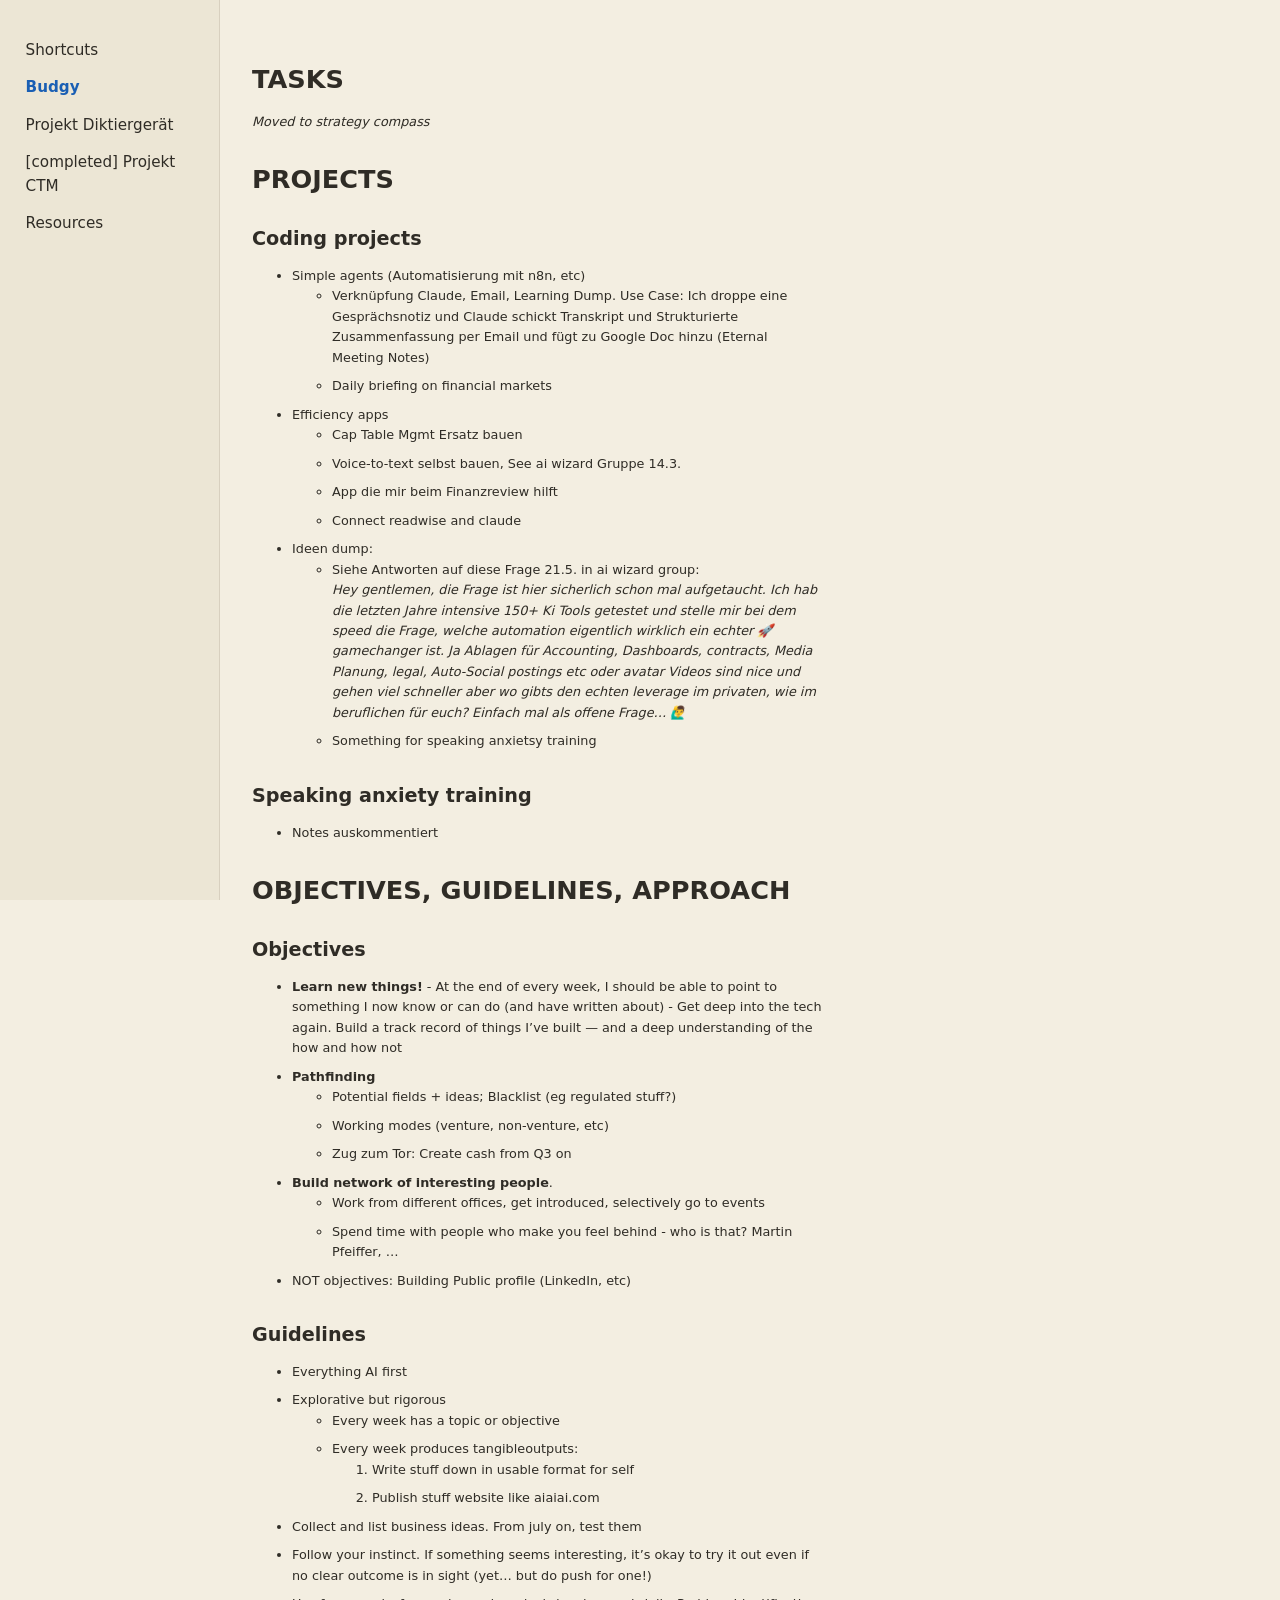
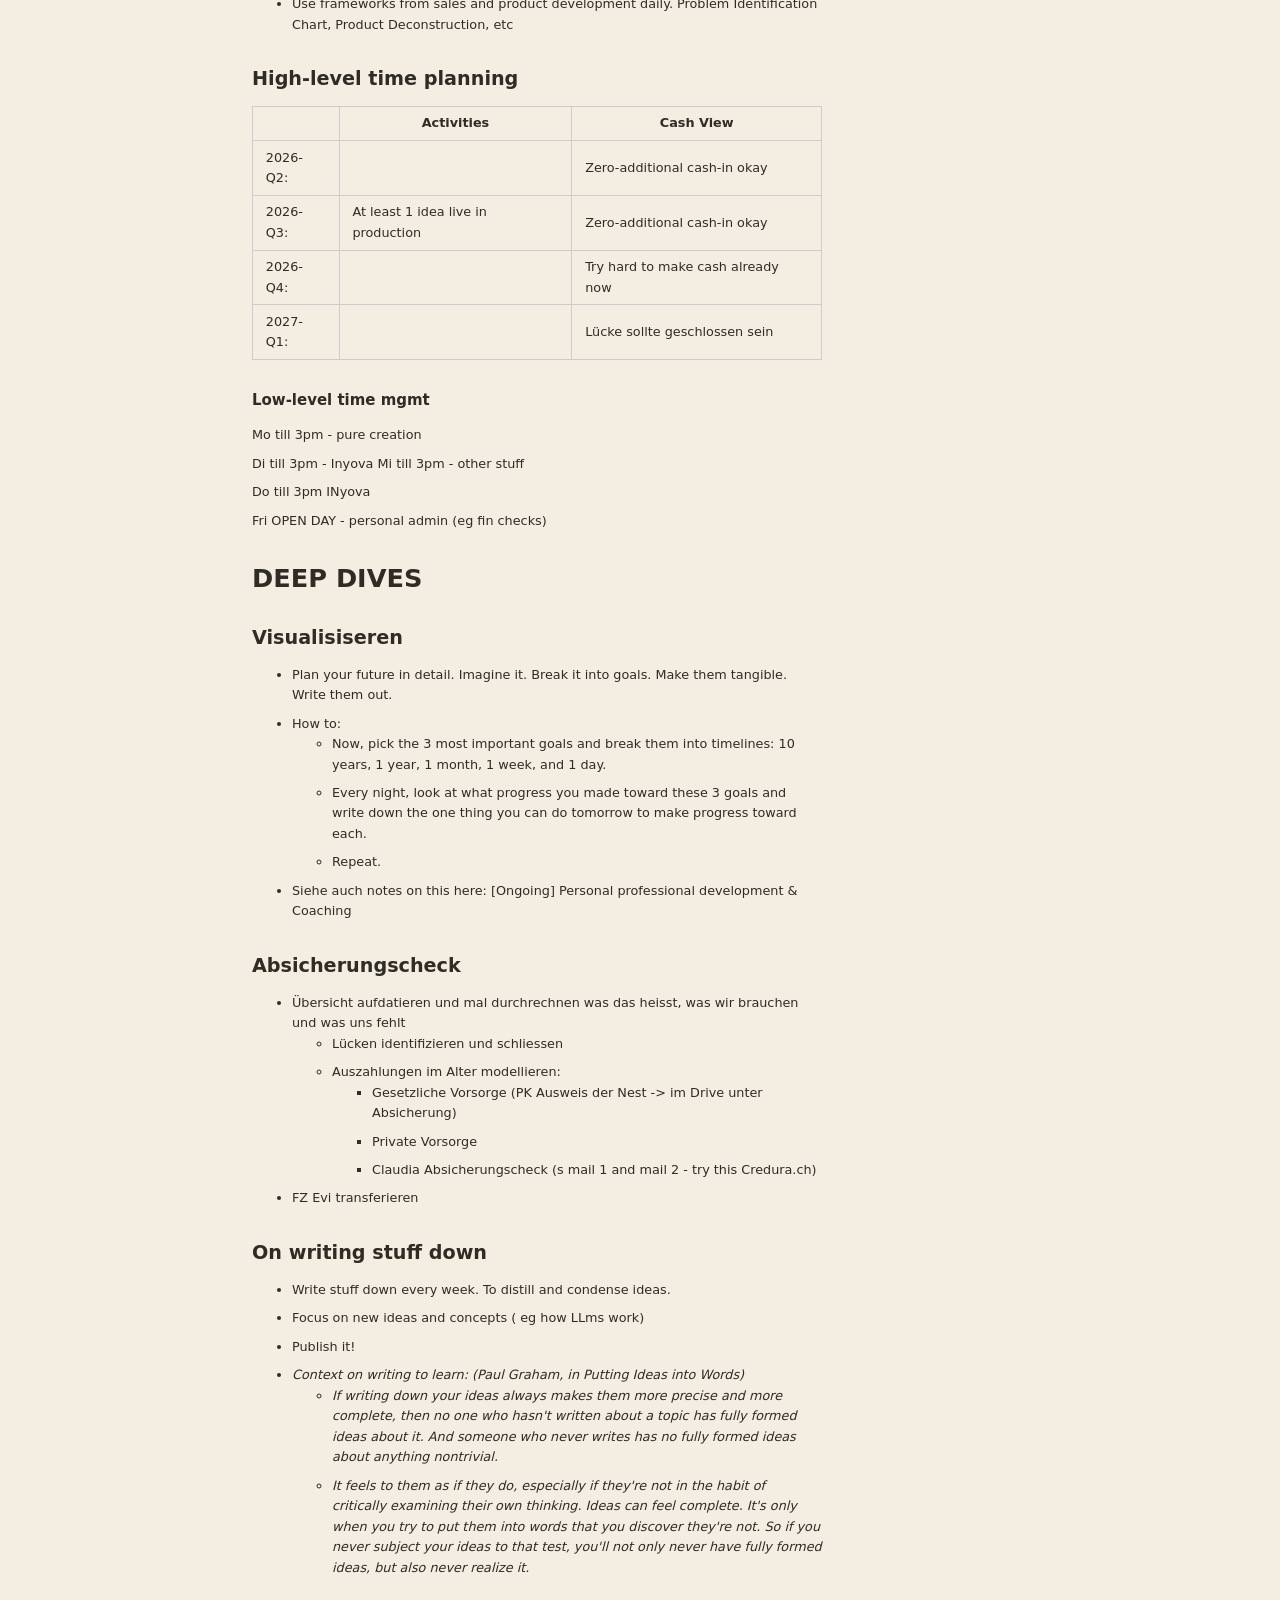
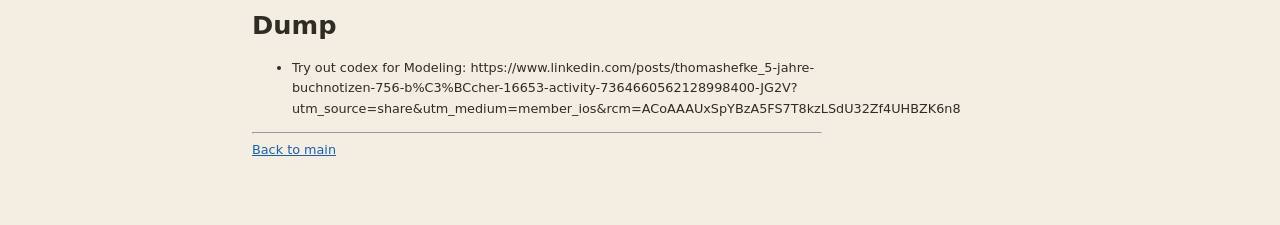
==== commit abe0f79a: "Project CTM completed, final description updated" ====
--- a/docs/budgy.html
+++ b/docs/budgy.html
@@ -9,7 +9,7 @@
 </head>
 <body>
 <div class="layout">
-  <aside class="sidebar"><nav><ul><li><a href="shortcuts.html">Shortcuts</a></li><li><a href="budgy.html" class="active">Budgy</a></li><li><a href="diktiergeraet.html">Projekt Diktiergerät</a></li><li><a href="captablemanagement.html">*[completed]* Projekt CTM</a></li><li><a href="resources.html">Resources</a></li></ul></nav></aside>
+  <aside class="sidebar"><nav><ul><li><a href="shortcuts.html">Shortcuts</a></li><li><a href="budgy.html" class="active">Budgy</a></li><li><a href="diktiergeraet.html">Projekt Diktiergerät</a></li><li><a href="captablemanagement.html">[completed] Projekt CTM</a></li><li><a href="resources.html">Resources</a></li></ul></nav></aside>
   <main class="content"><h1>TASKS</h1>
 <p><em>Moved to strategy compass</em></p>
 <h1>PROJECTS</h1>
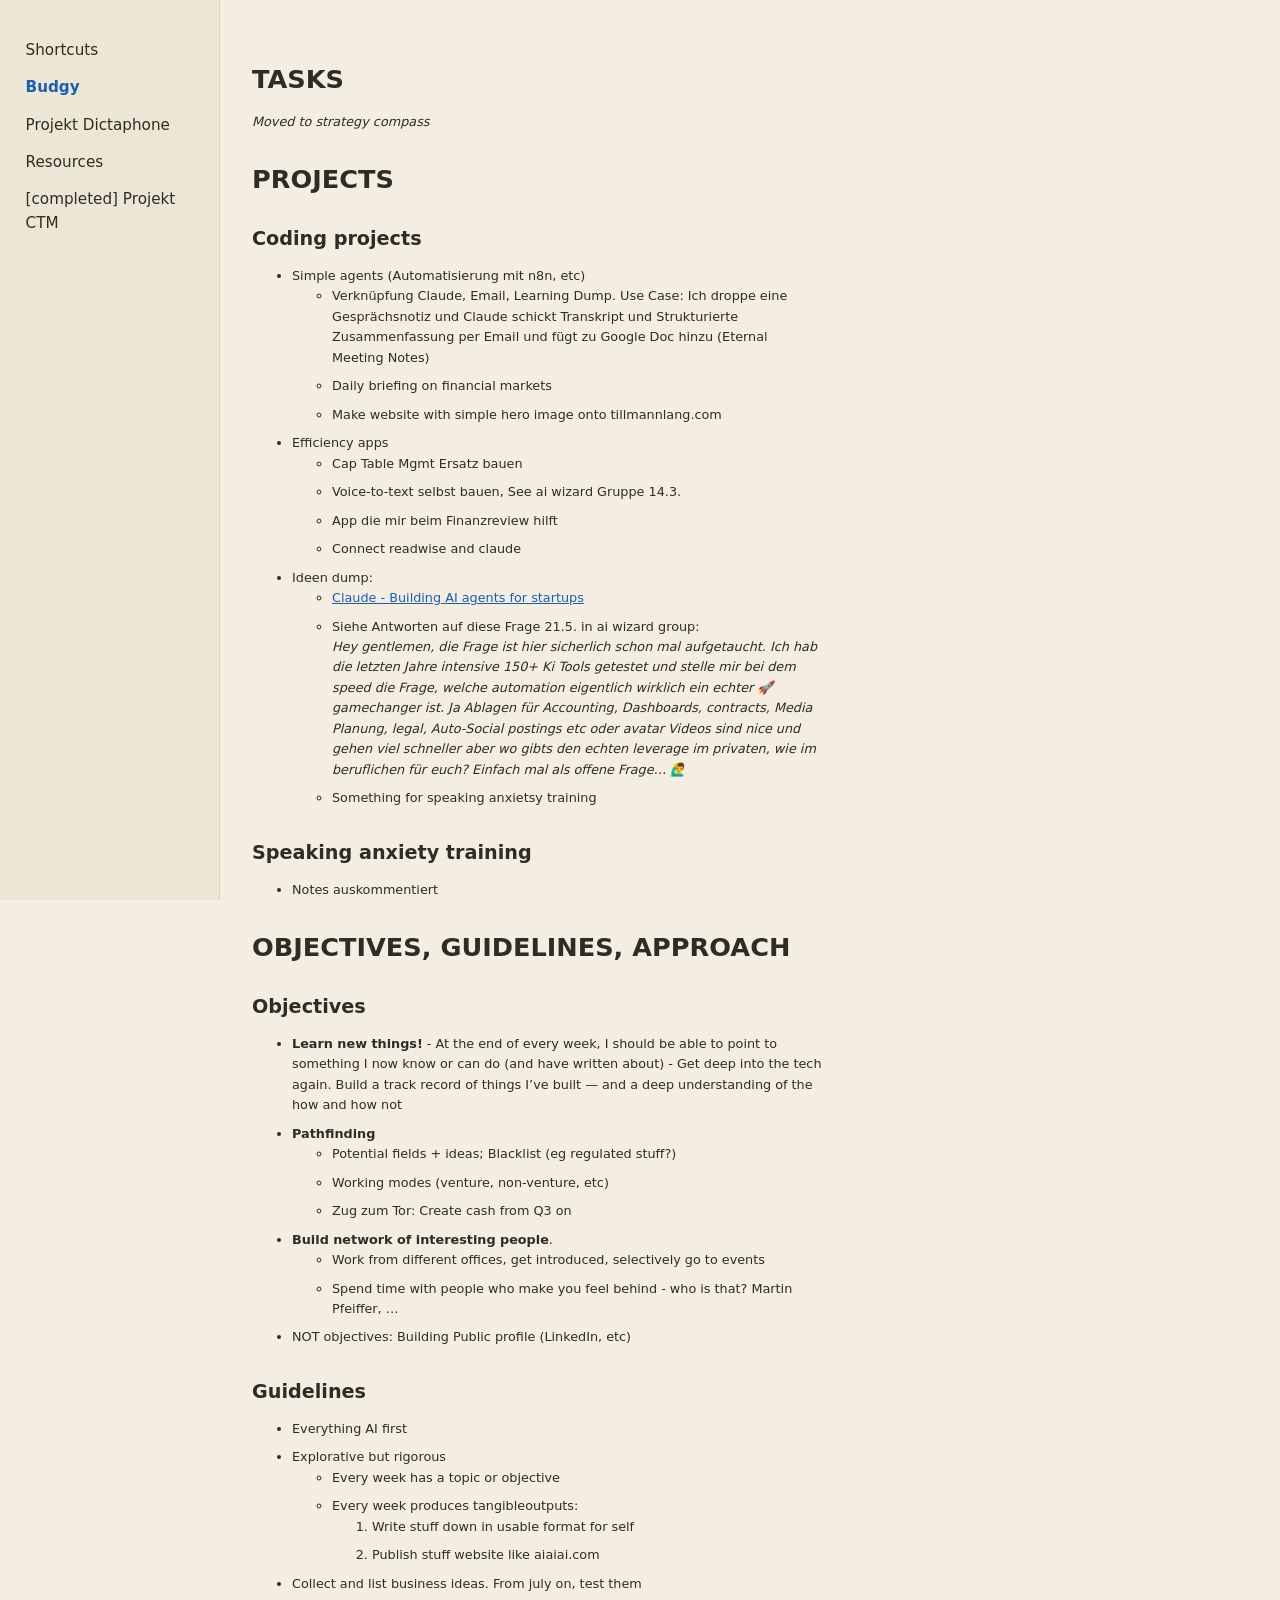
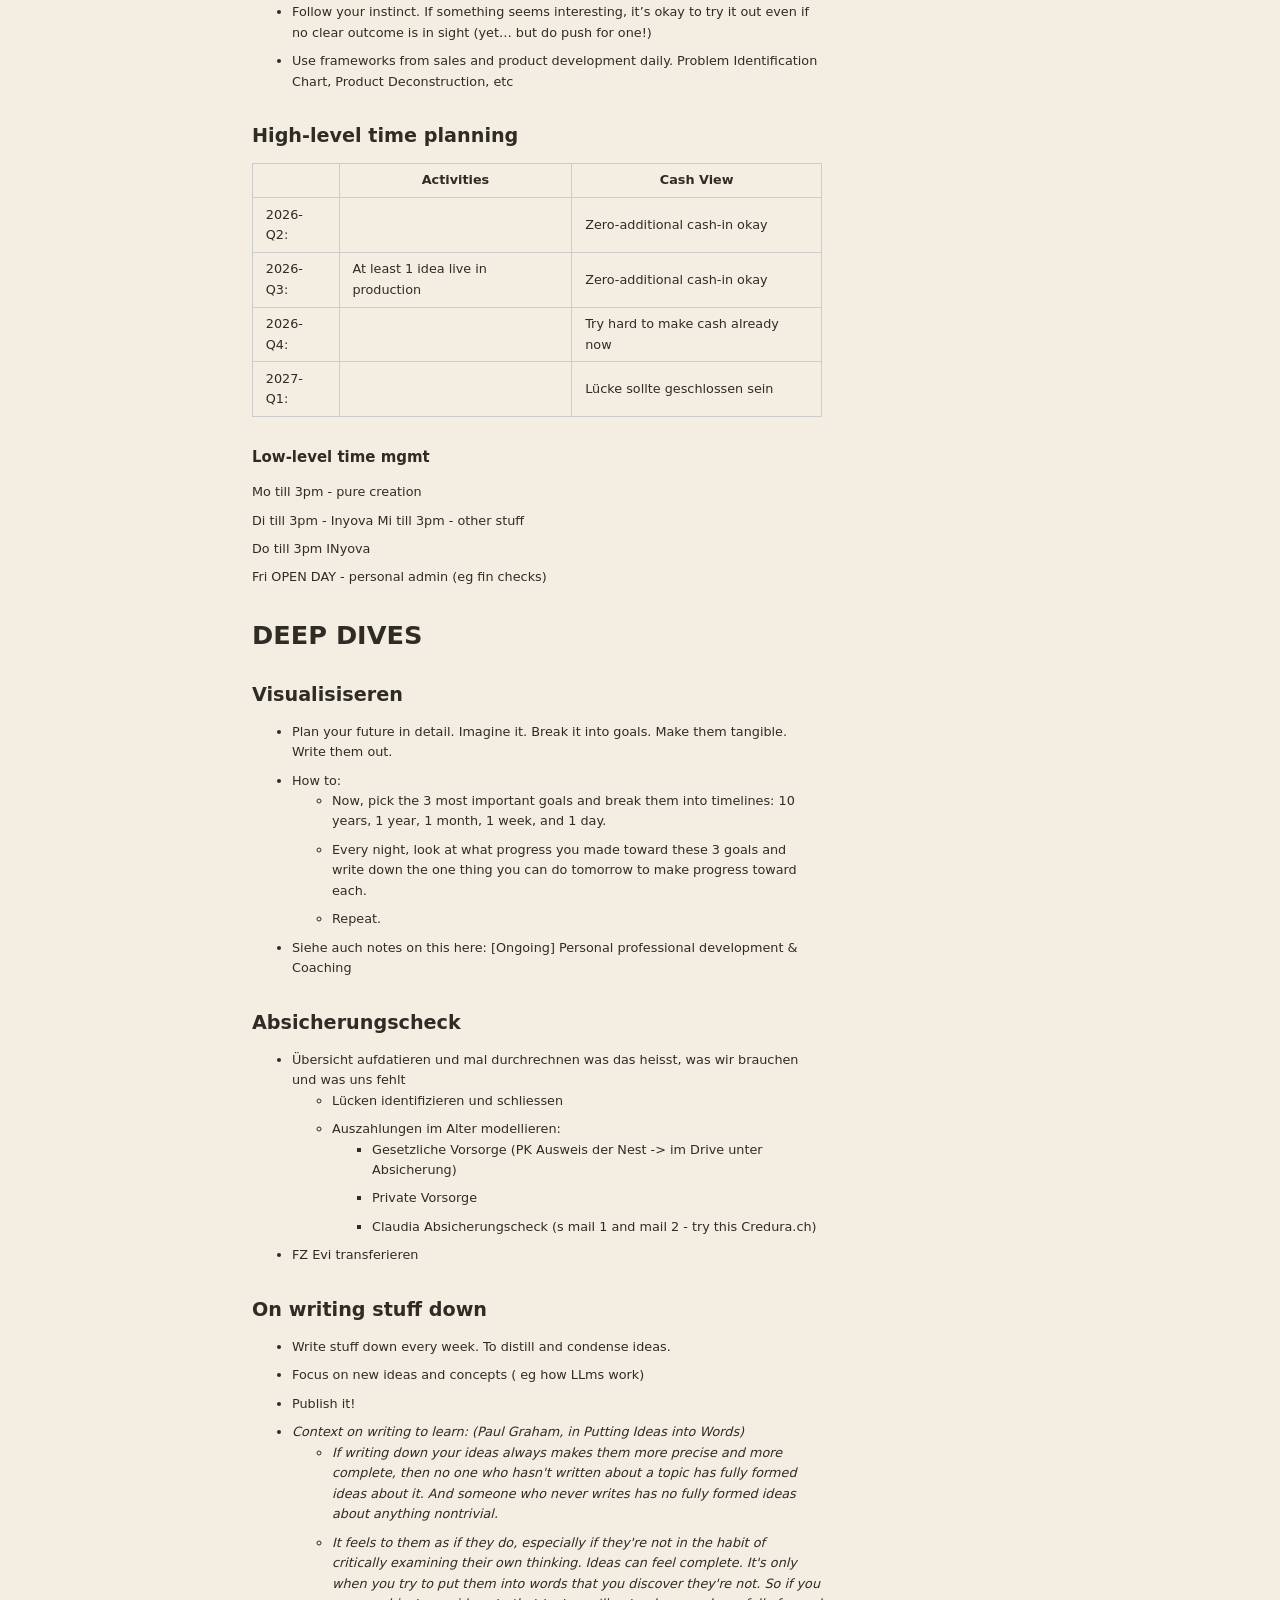
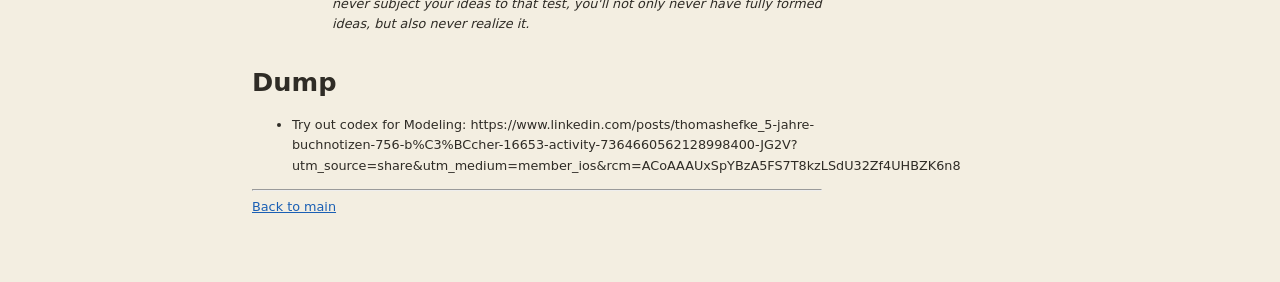
==== commit fdbce3e9: "Status dictaphone aktualisiert nach Schritt 2a" ====
--- a/docs/budgy.html
+++ b/docs/budgy.html
@@ -9,7 +9,7 @@
 </head>
 <body>
 <div class="layout">
-  <aside class="sidebar"><nav><ul><li><a href="shortcuts.html">Shortcuts</a></li><li><a href="budgy.html" class="active">Budgy</a></li><li><a href="diktiergeraet.html">Projekt Diktiergerät</a></li><li><a href="captablemanagement.html">[completed] Projekt CTM</a></li><li><a href="resources.html">Resources</a></li></ul></nav></aside>
+  <aside class="sidebar"><nav><ul><li><a href="shortcuts.html">Shortcuts</a></li><li><a href="budgy.html" class="active">Budgy</a></li><li><a href="diktiergeraet.html">Projekt Dictaphone</a></li><li><a href="resources.html">Resources</a></li><li><a href="captablemanagement.html">[completed] Projekt CTM</a></li></ul></nav></aside>
   <main class="content"><h1>TASKS</h1>
 <p><em>Moved to strategy compass</em></p>
 <h1>PROJECTS</h1>
@@ -18,6 +18,7 @@
 <li>Simple agents (Automatisierung mit n8n, etc)<ul>
 <li>Verknüpfung Claude, Email, Learning Dump. Use Case: Ich droppe eine Gesprächsnotiz und Claude schickt Transkript und Strukturierte Zusammenfassung per Email und fügt zu Google Doc hinzu (Eternal Meeting Notes)</li>
 <li>Daily briefing on financial markets</li>
+<li>Make website with simple hero image onto tillmannlang.com</li>
 </ul>
 </li>
 <li>Efficiency apps<ul>
@@ -28,6 +29,7 @@
 </ul>
 </li>
 <li>Ideen dump:<ul>
+<li><a href="https://claude.com/blog/building-ai-agents-for-startups">Claude - Building AI agents for startups</a></li>
 <li>Siehe Antworten auf diese Frage 21.5. in ai wizard group: <br />
 <em>Hey gentlemen, die Frage ist hier sicherlich schon mal aufgetaucht.  Ich hab die letzten Jahre intensive 150+ Ki Tools getestet und stelle mir bei dem speed die Frage, welche automation eigentlich wirklich ein echter 🚀 gamechanger ist.  Ja Ablagen für Accounting, Dashboards, contracts, Media Planung, legal, Auto-Social postings etc oder avatar Videos sind nice und gehen viel schneller aber wo gibts den echten leverage im privaten, wie im beruflichen für euch? Einfach mal als offene Frage… 🙋‍♂️</em></li>
 <li>Something for speaking anxietsy training</li>
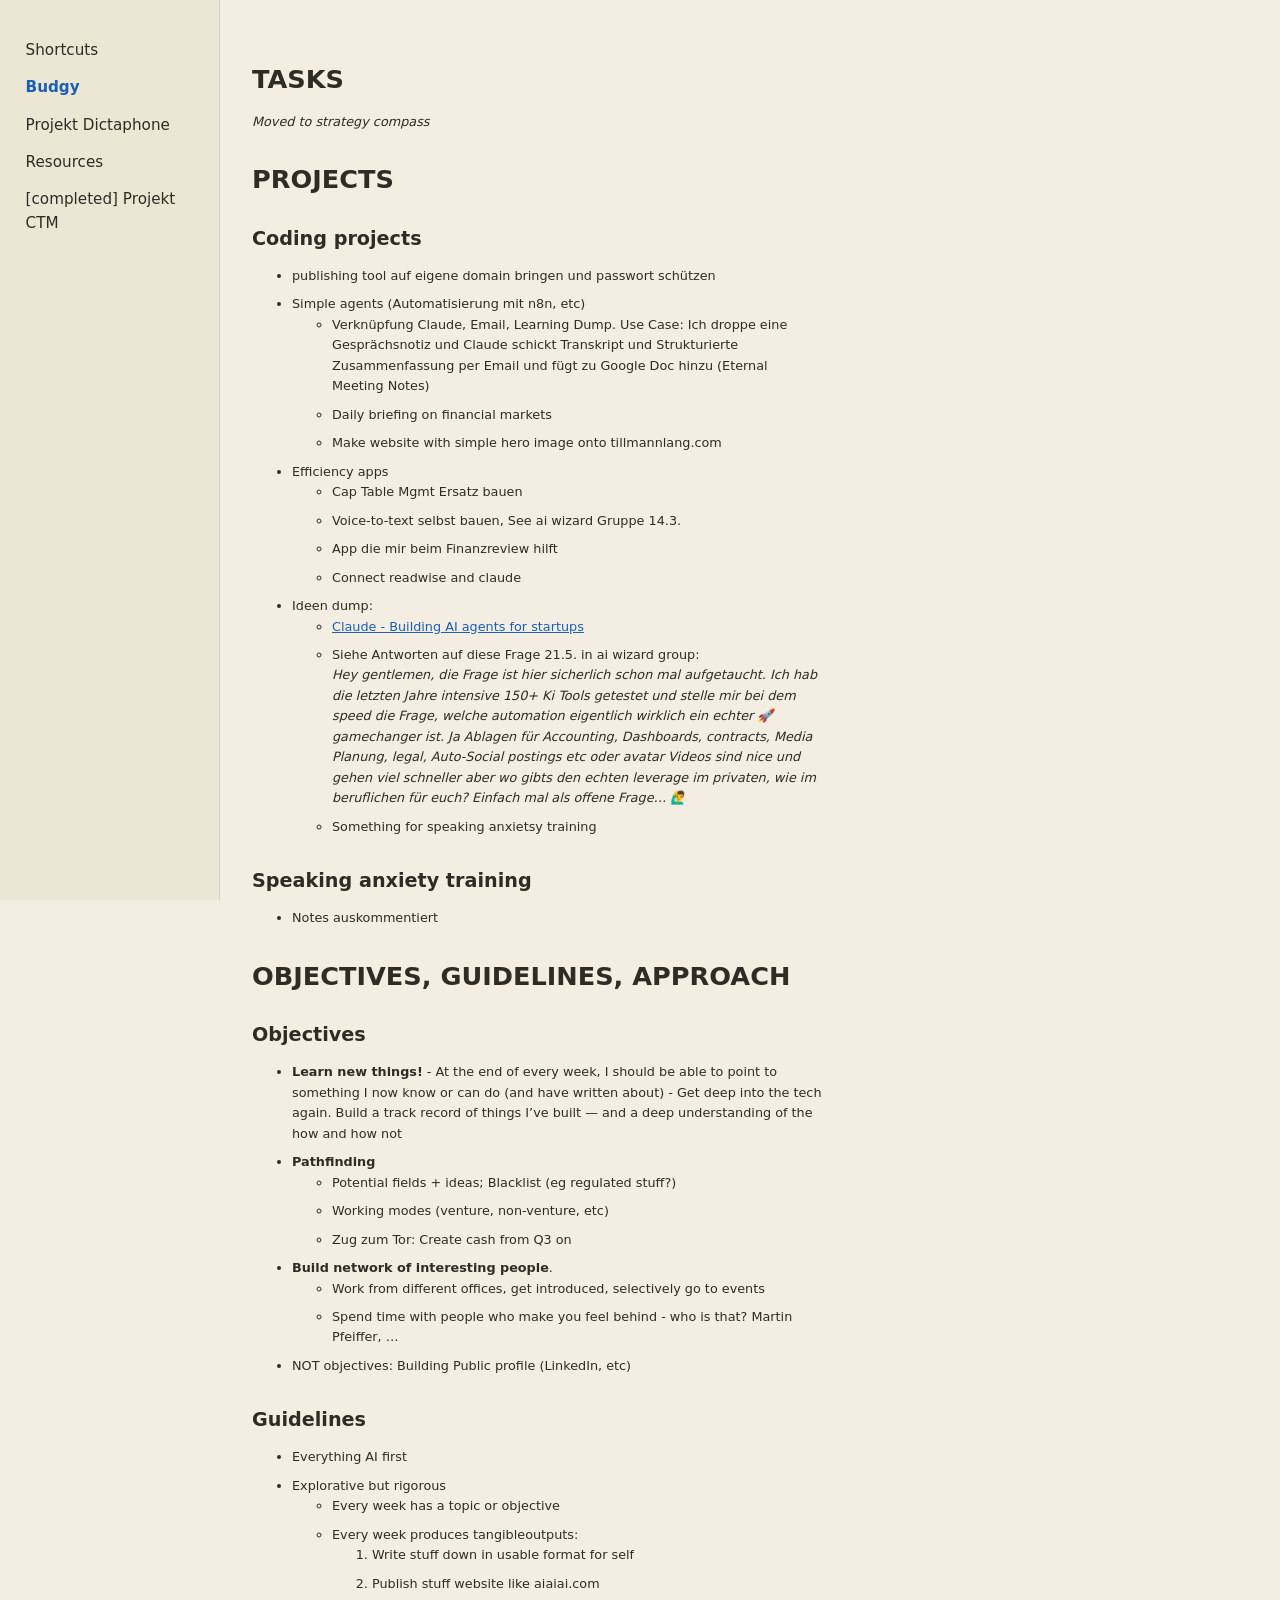
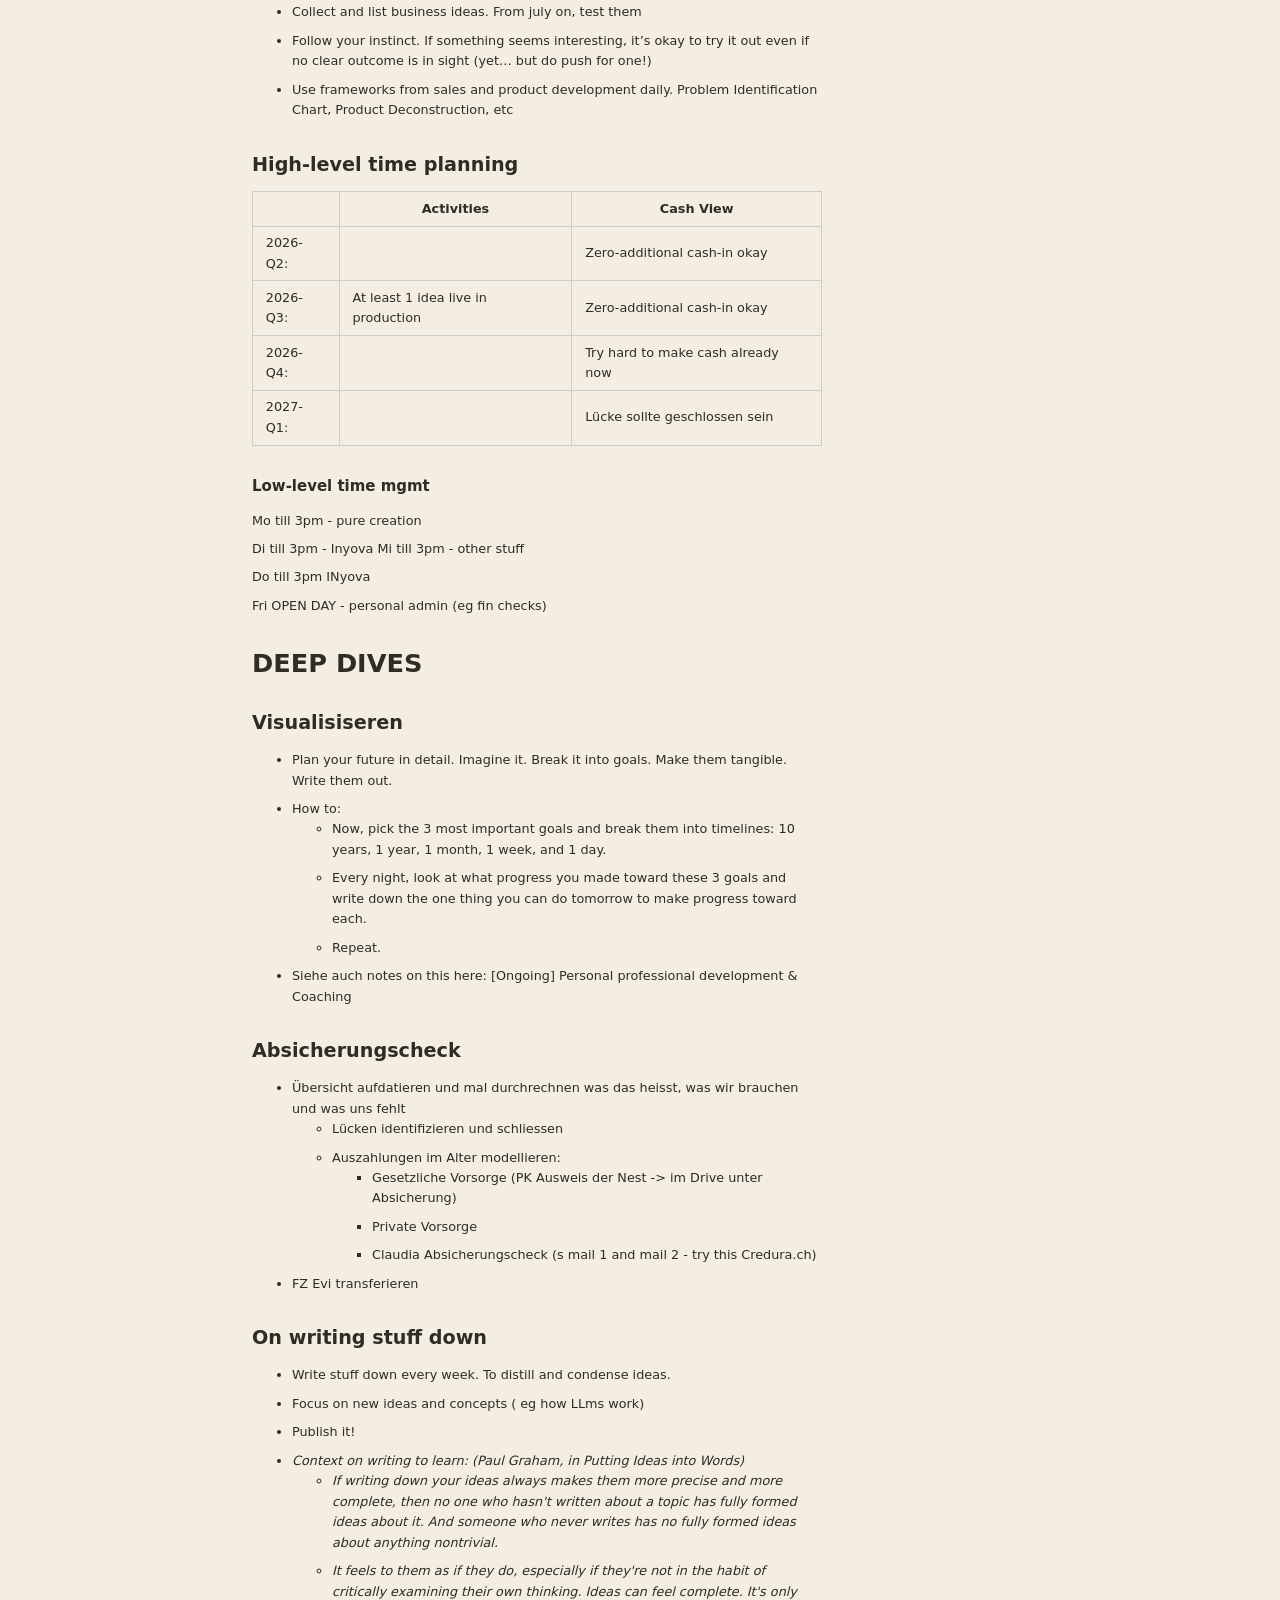
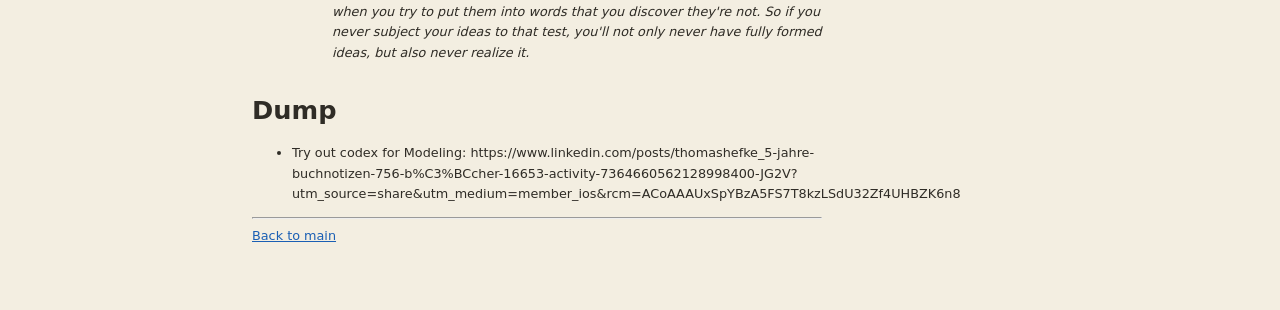
==== commit ef3b91d3: "edits to budgy.md" ====
--- a/docs/budgy.html
+++ b/docs/budgy.html
@@ -15,6 +15,7 @@
 <h1>PROJECTS</h1>
 <h2>Coding projects</h2>
 <ul>
+<li>publishing tool auf eigene domain bringen und passwort schützen</li>
 <li>Simple agents (Automatisierung mit n8n, etc)<ul>
 <li>Verknüpfung Claude, Email, Learning Dump. Use Case: Ich droppe eine Gesprächsnotiz und Claude schickt Transkript und Strukturierte Zusammenfassung per Email und fügt zu Google Doc hinzu (Eternal Meeting Notes)</li>
 <li>Daily briefing on financial markets</li>
